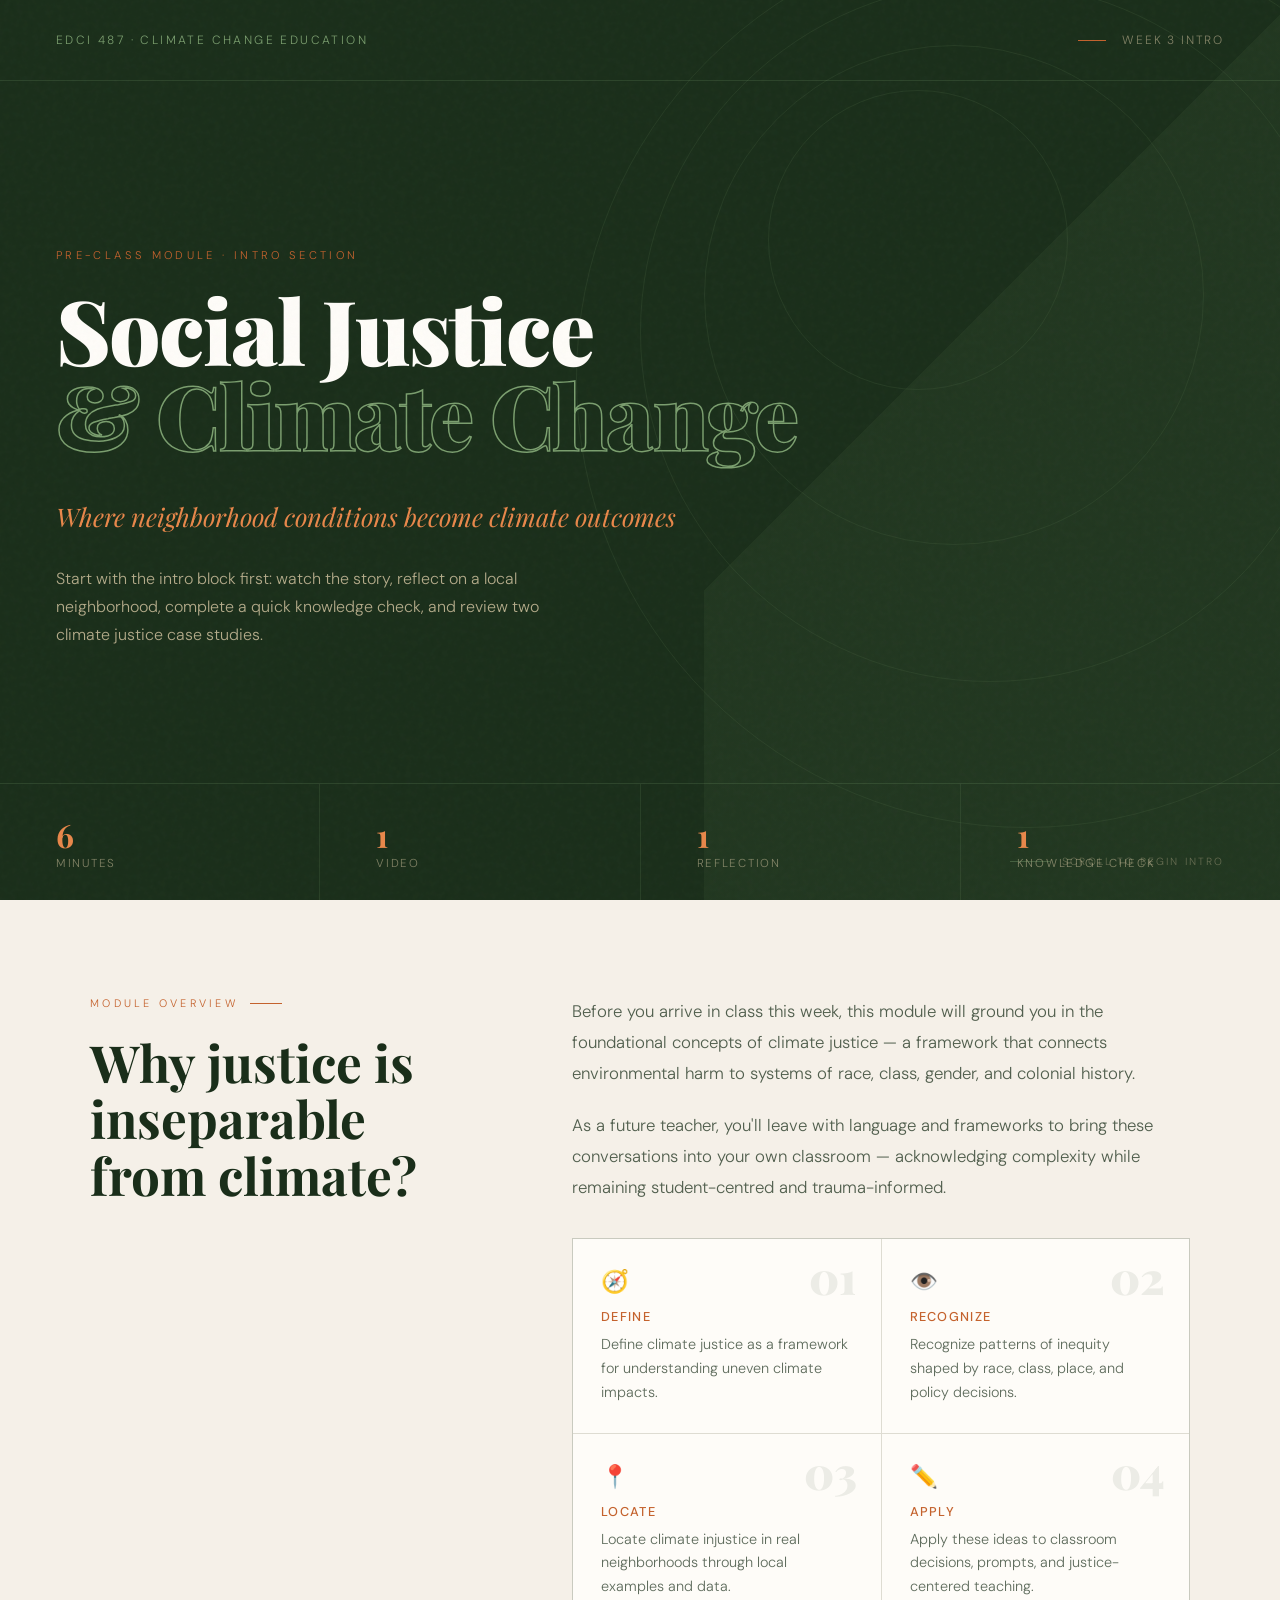
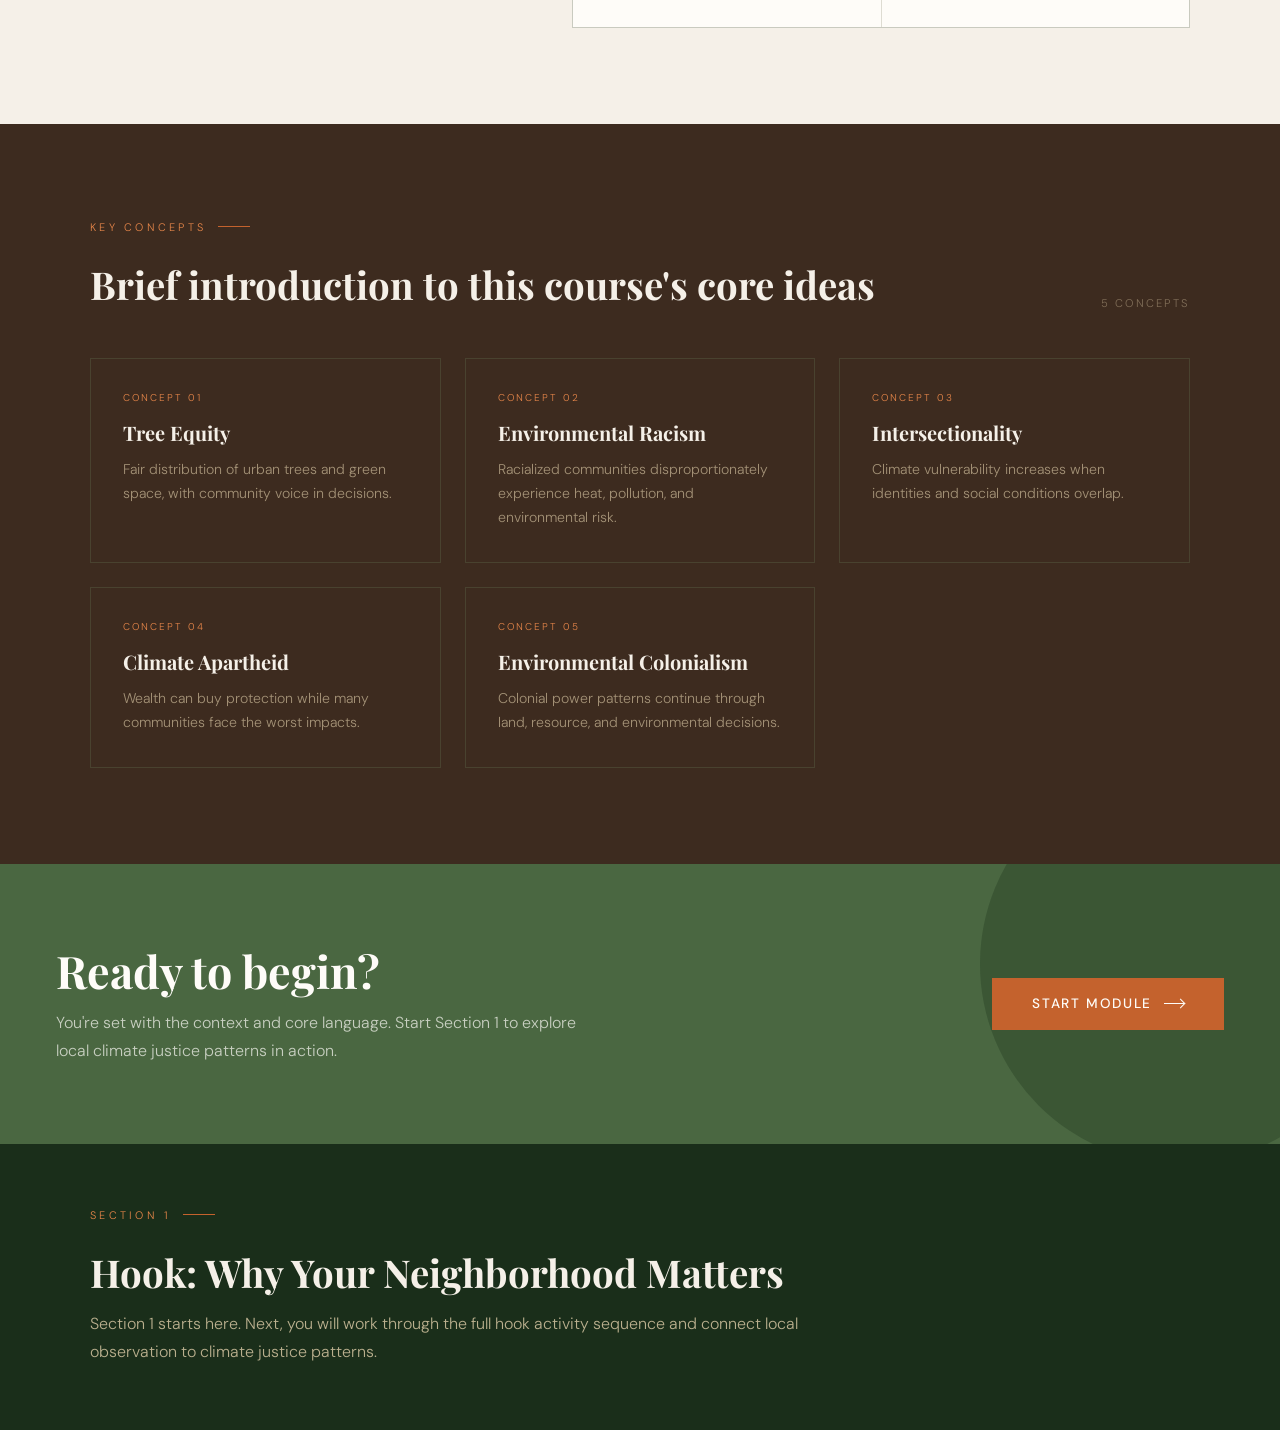
==== index.html @ ee35823c "feat: first commit" ====
<!DOCTYPE html>
<html lang="en">
<head>
  <meta charset="UTF-8" />
  <meta name="viewport" content="width=device-width, initial-scale=1.0" />
  <title>Week 3 Intro: Climate Justice — EDCI 487</title>
  <link href="https://fonts.googleapis.com/css2?family=Playfair+Display:ital,wght@0,400;0,700;0,900;1,400;1,700&family=DM+Sans:wght@300;400;500;700&display=swap" rel="stylesheet" />
  <link rel="stylesheet" href="styles.css" />
</head>
<body>

<section class="hero">
  <div class="hero-bg">
    <div class="ring"></div>
    <div class="ring"></div>
    <div class="ring"></div>
    <div class="ring"></div>
  </div>
  <div class="hero-slash"></div>

  <nav>
    <div class="nav-course">EDCI 487 · Climate Change Education</div>
    <div class="nav-week"><span></span> Week 3 Intro</div>
  </nav>

  <div class="hero-content">
    <div class="week-label">Pre-Class Module · Intro Section</div>
    <h1 class="hero-title">
      <span class="line-1">Social Justice</span>
      <span class="line-2">& Climate Change</span>
    </h1>
    <p class="hero-subtitle">Where neighborhood conditions become climate outcomes</p>
    <p class="hero-desc">
      Start with the intro block first: watch the story, reflect on a local neighborhood,
      complete a quick knowledge check, and review two climate justice case studies.
    </p>
  </div>

  <div class="hero-stats">
    <div class="stat">
      <div class="stat-number">6</div>
      <div class="stat-label">Minutes</div>
    </div>
    <div class="stat">
      <div class="stat-number">1</div>
      <div class="stat-label">Video</div>
    </div>
    <div class="stat">
      <div class="stat-number">1</div>
      <div class="stat-label">Reflection</div>
    </div>
    <div class="stat">
      <div class="stat-number">1</div>
      <div class="stat-label">Knowledge Check</div>
    </div>
  </div>

  <div class="scroll-hint">
    <div class="scroll-line"></div>
    Scroll to begin intro
  </div>
</section>

<section class="overview" id="intro">
  <div class="overview-inner">
    <div class="overview-left">
      <div class="section-label">Module Overview</div>
      <h2 class="overview-heading">Why justice is inseparable from climate?</h2>
    </div>
    <div class="overview-right">
      <p class="overview-body">
        Before you arrive in class this week, this module will ground you in the foundational concepts
        of climate justice — a framework that connects environmental harm to systems of race, class,
        gender, and colonial history.
      </p>
      <p class="overview-body">
        As a future teacher, you'll leave with language and frameworks to bring these conversations into
        your own classroom — acknowledging complexity while remaining student-centred and trauma-informed.
      </p>

      <div class="outcomes-grid">
        <article class="outcome-card">
          <div class="outcome-number">01</div>
          <div class="outcome-icon">🧭</div>
          <div class="outcome-title">Define</div>
          <div class="outcome-body">Define climate justice as a framework for understanding uneven climate impacts.</div>
        </article>
        <article class="outcome-card">
          <div class="outcome-number">02</div>
          <div class="outcome-icon">👁️</div>
          <div class="outcome-title">Recognize</div>
          <div class="outcome-body">Recognize patterns of inequity shaped by race, class, place, and policy decisions.</div>
        </article>
        <article class="outcome-card">
          <div class="outcome-number">03</div>
          <div class="outcome-icon">📍</div>
          <div class="outcome-title">Locate</div>
          <div class="outcome-body">Locate climate injustice in real neighborhoods through local examples and data.</div>
        </article>
        <article class="outcome-card">
          <div class="outcome-number">04</div>
          <div class="outcome-icon">✏️</div>
          <div class="outcome-title">Apply</div>
          <div class="outcome-body">Apply these ideas to classroom decisions, prompts, and justice-centered teaching.</div>
        </article>
      </div>
    </div>
  </div>
</section>

<section class="concepts">
  <div class="concepts-inner">
    <div class="concepts-header">
      <div>
        <div class="section-label" style="color: var(--ember);">Key Concepts</div>
        <h2 class="concepts-heading">Brief introduction to this course's core ideas</h2>
      </div>
      <div class="concepts-count">5 concepts</div>
    </div>
    <div class="concepts-list">
      <article class="concept-item">
        <div class="concept-tag">Concept 01</div>
        <div class="concept-name">Tree Equity</div>
        <div class="concept-def">Fair distribution of urban trees and green space, with community voice in decisions.</div>
      </article>
      <article class="concept-item">
        <div class="concept-tag">Concept 02</div>
        <div class="concept-name">Environmental Racism</div>
        <div class="concept-def">Racialized communities disproportionately experience heat, pollution, and environmental risk.</div>
      </article>
      <article class="concept-item">
        <div class="concept-tag">Concept 03</div>
        <div class="concept-name">Intersectionality</div>
        <div class="concept-def">Climate vulnerability increases when identities and social conditions overlap.</div>
      </article>
      <article class="concept-item">
        <div class="concept-tag">Concept 04</div>
        <div class="concept-name">Climate Apartheid</div>
        <div class="concept-def">Wealth can buy protection while many communities face the worst impacts.</div>
      </article>
      <article class="concept-item">
        <div class="concept-tag">Concept 05</div>
        <div class="concept-name">Environmental Colonialism</div>
        <div class="concept-def">Colonial power patterns continue through land, resource, and environmental decisions.</div>
      </article>
    </div>
  </div>
</section>

<section class="begin-section">
  <div class="begin-text">
    <h2 class="begin-heading">Ready to begin?</h2>
    <p class="begin-sub">
      You're set with the context and core language. Start Section 1 to explore local climate justice patterns in action.
    </p>
  </div>
  <div class="begin-action">
    <a class="btn-begin" href="#section1">
      Start Module <span class="arrow"></span>
    </a>
  </div>
</section>

<section class="section-one" id="section1">
  <div class="section-one-inner">
    <div class="section-label" style="color: var(--ember);">Section 1</div>
    <h2>Hook: Why Your Neighborhood Matters</h2>
    <p>
      Section 1 starts here. Next, you will work through the full hook activity sequence and connect
      local observation to climate justice patterns.
    </p>
  </div>
</section>

<script src="script.js"></script>
</body>
</html>
---- styles.css ----
:root {
  --forest: #1a2e1a;
  --earth: #3d2b1f;
  --moss: #4a6741;
  --sage: #7a9e6e;
  --clay: #c4622d;
  --sand: #e8d5b0;
  --cream: #f5f0e8;
  --ember: #e8874a;
  --white: #fefcf8;
}

*, *::before, *::after { box-sizing: border-box; margin: 0; padding: 0; }
html { scroll-behavior: smooth; }

body {
  background: var(--forest);
  color: var(--cream);
  font-family: 'DM Sans', sans-serif;
  font-weight: 300;
  overflow-x: hidden;
  min-height: 100vh;
}

body::before {
  content: '';
  position: fixed;
  inset: 0;
  background-image: url("data:image/svg+xml,%3Csvg viewBox='0 0 200 200' xmlns='http://www.w3.org/2000/svg'%3E%3Cfilter id='noise'%3E%3CfeTurbulence type='fractalNoise' baseFrequency='0.75' numOctaves='4' stitchTiles='stitch'/%3E%3C/filter%3E%3Crect width='100%25' height='100%25' filter='url(%23noise)' opacity='0.04'/%3E%3C/svg%3E");
  pointer-events: none;
  z-index: 100;
  opacity: 0.6;
}

.hero {
  min-height: 100vh;
  display: grid;
  grid-template-rows: auto 1fr auto;
  position: relative;
  overflow: hidden;
}

.hero-bg {
  position: absolute;
  inset: 0;
  overflow: hidden;
}

.ring {
  position: absolute;
  border-radius: 50%;
  border: 1px solid rgba(122,158,110,0.12);
  animation: expandRing 8s ease-out infinite;
}

.ring:nth-child(1) { width: 300px; height: 300px; top: 10%; left: 60%; animation-delay: 0s; }
.ring:nth-child(2) { width: 500px; height: 500px; top: 5%; left: 55%; animation-delay: 1.5s; }
.ring:nth-child(3) { width: 700px; height: 700px; top: -2%; left: 50%; animation-delay: 3s; }
.ring:nth-child(4) { width: 900px; height: 900px; top: -8%; left: 45%; animation-delay: 4.5s; }

@keyframes expandRing {
  0% { opacity: 0; transform: scale(0.8); }
  20% { opacity: 1; }
  100% { opacity: 0; transform: scale(1.2); }
}

.hero-slash {
  position: absolute;
  top: 0;
  right: 0;
  width: 45%;
  height: 100%;
  background: linear-gradient(135deg, transparent 40%, rgba(74,103,65,0.15) 40%);
  pointer-events: none;
}

nav {
  position: relative;
  z-index: 10;
  display: flex;
  justify-content: space-between;
  align-items: center;
  padding: 2rem 3.5rem;
  border-bottom: 1px solid rgba(122,158,110,0.2);
  animation: fadeDown 0.8s ease both;
}

@keyframes fadeDown {
  from { opacity: 0; transform: translateY(-16px); }
  to { opacity: 1; transform: translateY(0); }
}

.nav-course {
  font-size: 0.75rem;
  letter-spacing: 0.2em;
  text-transform: uppercase;
  color: var(--sage);
}

.nav-week {
  display: flex;
  align-items: center;
  gap: 1rem;
  font-size: 0.75rem;
  letter-spacing: 0.15em;
  text-transform: uppercase;
  color: rgba(232,213,176,0.5);
}

.nav-week span {
  display: inline-block;
  width: 28px;
  height: 1px;
  background: var(--clay);
}

.hero-content {
  position: relative;
  z-index: 10;
  display: flex;
  flex-direction: column;
  justify-content: center;
  padding: 4rem 3.5rem 2rem;
  max-width: 900px;
}

.week-label {
  font-size: 0.7rem;
  letter-spacing: 0.3em;
  text-transform: uppercase;
  color: var(--clay);
  margin-bottom: 1.5rem;
  opacity: 0;
  animation: fadeUp 0.8s ease 0.3s both;
}

.hero-title {
  font-family: 'Playfair Display', serif;
  font-size: clamp(3rem, 7vw, 6.2rem);
  font-weight: 900;
  line-height: 0.95;
  letter-spacing: -0.02em;
  margin-bottom: 0.3em;
  opacity: 0;
  animation: fadeUp 0.9s ease 0.5s both;
}

.hero-title .line-1 { color: var(--white); display: block; }
.hero-title .line-2 {
  color: transparent;
  -webkit-text-stroke: 1.5px var(--sage);
  display: block;
}

.hero-subtitle {
  font-family: 'Playfair Display', serif;
  font-style: italic;
  font-size: clamp(1.1rem, 2.5vw, 1.6rem);
  color: var(--ember);
  margin-top: 1rem;
  opacity: 0;
  animation: fadeUp 0.9s ease 0.7s both;
}

.hero-desc {
  margin-top: 2rem;
  max-width: 520px;
  font-size: 1rem;
  line-height: 1.75;
  color: rgba(232,213,176,0.75);
  opacity: 0;
  animation: fadeUp 0.9s ease 0.9s both;
}

@keyframes fadeUp {
  from { opacity: 0; transform: translateY(24px); }
  to { opacity: 1; transform: translateY(0); }
}

.hero-stats {
  position: relative;
  z-index: 10;
  display: flex;
  border-top: 1px solid rgba(122,158,110,0.2);
  opacity: 0;
  animation: fadeUp 0.9s ease 1.1s both;
}

.stat {
  flex: 1;
  padding: 1.8rem 3.5rem;
  border-right: 1px solid rgba(122,158,110,0.15);
}

.stat:last-child { border-right: none; }

.stat-number {
  font-family: 'Playfair Display', serif;
  font-size: 2rem;
  font-weight: 700;
  color: var(--ember);
}

.stat-label {
  font-size: 0.72rem;
  letter-spacing: 0.15em;
  text-transform: uppercase;
  color: rgba(232,213,176,0.5);
}

.scroll-hint {
  position: absolute;
  bottom: 2rem;
  right: 3.5rem;
  z-index: 10;
  display: flex;
  align-items: center;
  gap: 0.75rem;
  font-size: 0.65rem;
  letter-spacing: 0.2em;
  text-transform: uppercase;
  color: rgba(232,213,176,0.35);
  opacity: 0;
  animation: fadeUp 1s ease 1.4s both;
}

.scroll-line {
  width: 40px;
  height: 1px;
  background: rgba(122,158,110,0.4);
  position: relative;
  overflow: hidden;
}

.scroll-line::after {
  content: '';
  position: absolute;
  top: 0;
  left: -100%;
  width: 100%;
  height: 100%;
  background: var(--sage);
  animation: scrollMove 2s ease-in-out infinite;
}

@keyframes scrollMove {
  0% { left: -100%; }
  100% { left: 100%; }
}

.overview {
  background: var(--cream);
  color: var(--forest);
  padding: 6rem 3.5rem;
}

.overview-inner {
  max-width: 1100px;
  margin: 0 auto;
  display: grid;
  grid-template-columns: 1fr 1.6fr;
  gap: 6rem;
  align-items: start;
}

.section-label {
  font-size: 0.68rem;
  letter-spacing: 0.3em;
  text-transform: uppercase;
  color: var(--clay);
  margin-bottom: 1.5rem;
  display: flex;
  align-items: center;
  gap: 0.75rem;
}

.section-label::after {
  content: '';
  display: block;
  height: 1px;
  width: 32px;
  background: var(--clay);
}

.overview-heading {
  font-family: 'Playfair Display', serif;
  font-size: clamp(2.2rem, 4vw, 3.4rem);
  font-weight: 700;
  line-height: 1.1;
  margin-bottom: 1.2rem;
}

.overview-body {
  font-size: 1.05rem;
  line-height: 1.85;
  color: rgba(26,46,26,0.75);
  margin-bottom: 1.3rem;
}

.outcomes-grid {
  display: grid;
  grid-template-columns: 1fr 1fr;
  gap: 1px;
  background: rgba(26,46,26,0.1);
  border: 1px solid rgba(26,46,26,0.1);
  margin-top: 2.2rem;
}

.outcome-card {
  background: var(--white);
  padding: 1.75rem;
  position: relative;
  transition: background 0.25s ease;
}

.outcome-card:hover { background: var(--sand); }

.outcome-number {
  font-family: 'Playfair Display', serif;
  font-size: 2.8rem;
  font-weight: 900;
  color: rgba(26,46,26,0.08);
  position: absolute;
  top: 1rem;
  right: 1.5rem;
  line-height: 1;
}

.outcome-icon {
  font-size: 1.4rem;
  margin-bottom: 0.75rem;
}

.outcome-title {
  font-size: 0.8rem;
  letter-spacing: 0.1em;
  text-transform: uppercase;
  font-weight: 500;
  color: var(--clay);
  margin-bottom: 0.5rem;
}

.outcome-body {
  font-size: 0.9rem;
  line-height: 1.65;
  color: rgba(26,46,26,0.7);
}

.concepts {
  background: var(--earth);
  padding: 6rem 3.5rem;
}

.concepts-inner {
  max-width: 1100px;
  margin: 0 auto;
}

.concepts-header {
  display: flex;
  justify-content: space-between;
  align-items: flex-end;
  margin-bottom: 3rem;
}

.concepts-heading {
  font-family: 'Playfair Display', serif;
  font-size: clamp(1.8rem, 3vw, 2.5rem);
  font-weight: 700;
  color: var(--cream);
}

.concepts-count {
  font-size: 0.7rem;
  letter-spacing: 0.2em;
  text-transform: uppercase;
  color: rgba(232,213,176,0.4);
}

.concepts-list {
  display: grid;
  grid-template-columns: repeat(3, 1fr);
  gap: 1.5rem;
}

.concept-item {
  padding: 2rem;
  border: 1px solid rgba(122,158,110,0.2);
  position: relative;
  overflow: hidden;
  transition: border-color 0.3s ease, transform 0.3s ease;
}

.concept-item::before {
  content: '';
  position: absolute;
  inset: 0;
  background: linear-gradient(135deg, rgba(74,103,65,0.12), transparent);
  opacity: 0;
  transition: opacity 0.3s ease;
}

.concept-item:hover {
  border-color: var(--sage);
  transform: translateY(-3px);
}

.concept-item:hover::before { opacity: 1; }

.concept-tag {
  font-size: 0.62rem;
  letter-spacing: 0.2em;
  text-transform: uppercase;
  color: var(--ember);
  margin-bottom: 1rem;
}

.concept-name {
  font-family: 'Playfair Display', serif;
  font-size: 1.25rem;
  font-weight: 700;
  color: var(--cream);
  margin-bottom: 0.75rem;
  line-height: 1.3;
}

.concept-def {
  font-size: 0.88rem;
  line-height: 1.7;
  color: rgba(232,213,176,0.6);
}

.begin-section {
  background: var(--moss);
  padding: 5rem 3.5rem;
  display: flex;
  align-items: center;
  justify-content: space-between;
  gap: 3rem;
  position: relative;
  overflow: hidden;
}

.begin-section::after {
  content: '';
  position: absolute;
  right: -100px;
  top: -100px;
  width: 400px;
  height: 400px;
  border-radius: 50%;
  background: rgba(26,46,26,0.3);
  pointer-events: none;
}

.begin-heading {
  font-family: 'Playfair Display', serif;
  font-size: clamp(1.8rem, 3.5vw, 2.8rem);
  font-weight: 700;
  color: var(--white);
  margin-bottom: 0.75rem;
  line-height: 1.2;
}

.begin-sub {
  font-size: 1rem;
  color: rgba(254,252,248,0.7);
  max-width: 520px;
  line-height: 1.7;
}

.begin-action {
  display: flex;
  flex-direction: column;
  align-items: flex-end;
  gap: 1rem;
  flex-shrink: 0;
  position: relative;
  z-index: 1;
}

.btn-begin {
  display: inline-flex;
  align-items: center;
  gap: 0.75rem;
  background: var(--clay);
  color: var(--white);
  text-decoration: none;
  padding: 1.1rem 2.5rem;
  font-size: 0.85rem;
  letter-spacing: 0.12em;
  text-transform: uppercase;
  font-weight: 500;
  transition: background 0.25s ease, transform 0.25s ease;
}

.btn-begin:hover {
  background: var(--ember);
  transform: translateX(4px);
}

.btn-begin .arrow {
  width: 20px;
  height: 1px;
  background: currentColor;
  position: relative;
  transition: width 0.25s ease;
}

.btn-begin:hover .arrow { width: 28px; }

.btn-begin .arrow::after {
  content: '';
  position: absolute;
  right: 0;
  top: -3px;
  width: 7px;
  height: 7px;
  border-right: 1px solid currentColor;
  border-top: 1px solid currentColor;
  transform: rotate(45deg);
}

.section-one {
  background: var(--forest);
  color: var(--cream);
  padding: 4rem 3.5rem;
}

.section-one-inner {
  max-width: 1100px;
  margin: 0 auto;
}

.section-one h2 {
  font-family: 'Playfair Display', serif;
  font-size: clamp(1.8rem, 3vw, 2.6rem);
  margin-bottom: 0.8rem;
}

.section-one p {
  max-width: 760px;
  line-height: 1.75;
  color: rgba(232,213,176,0.78);
}

@media (max-width: 900px) {
  nav, .hero-content, .overview, .concepts, .begin-section, .section-one {
    padding-left: 1.5rem;
    padding-right: 1.5rem;
  }

  .hero-stats { flex-wrap: wrap; }
  .stat { flex: 1 1 50%; padding: 1.4rem 1.5rem; }
  .overview-inner { grid-template-columns: 1fr; gap: 2.5rem; }
  .outcomes-grid { grid-template-columns: 1fr; }
  .concepts-list { grid-template-columns: 1fr; }
  .concepts-header { flex-direction: column; align-items: flex-start; gap: 0.5rem; }
  .begin-section { flex-direction: column; align-items: flex-start; }
  .begin-action { align-items: flex-start; }
  .scroll-hint { right: 1.5rem; }
}
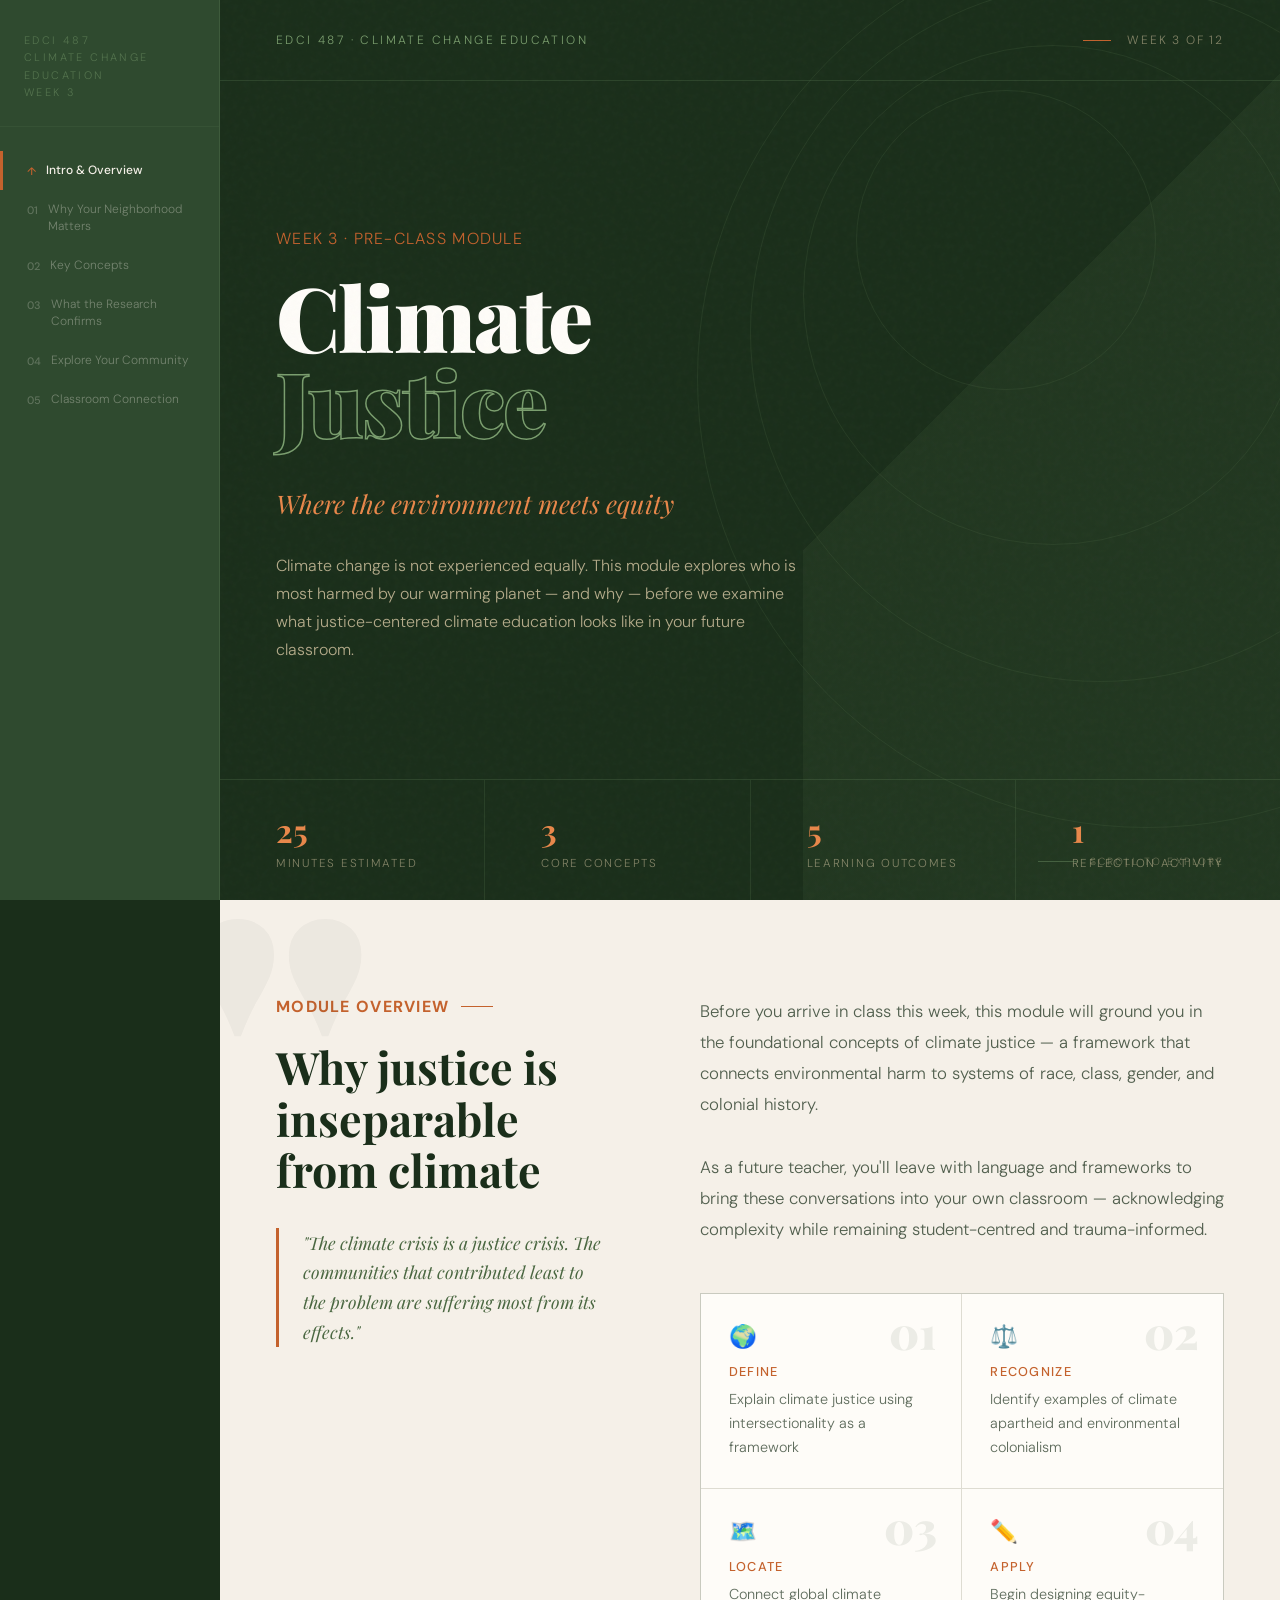
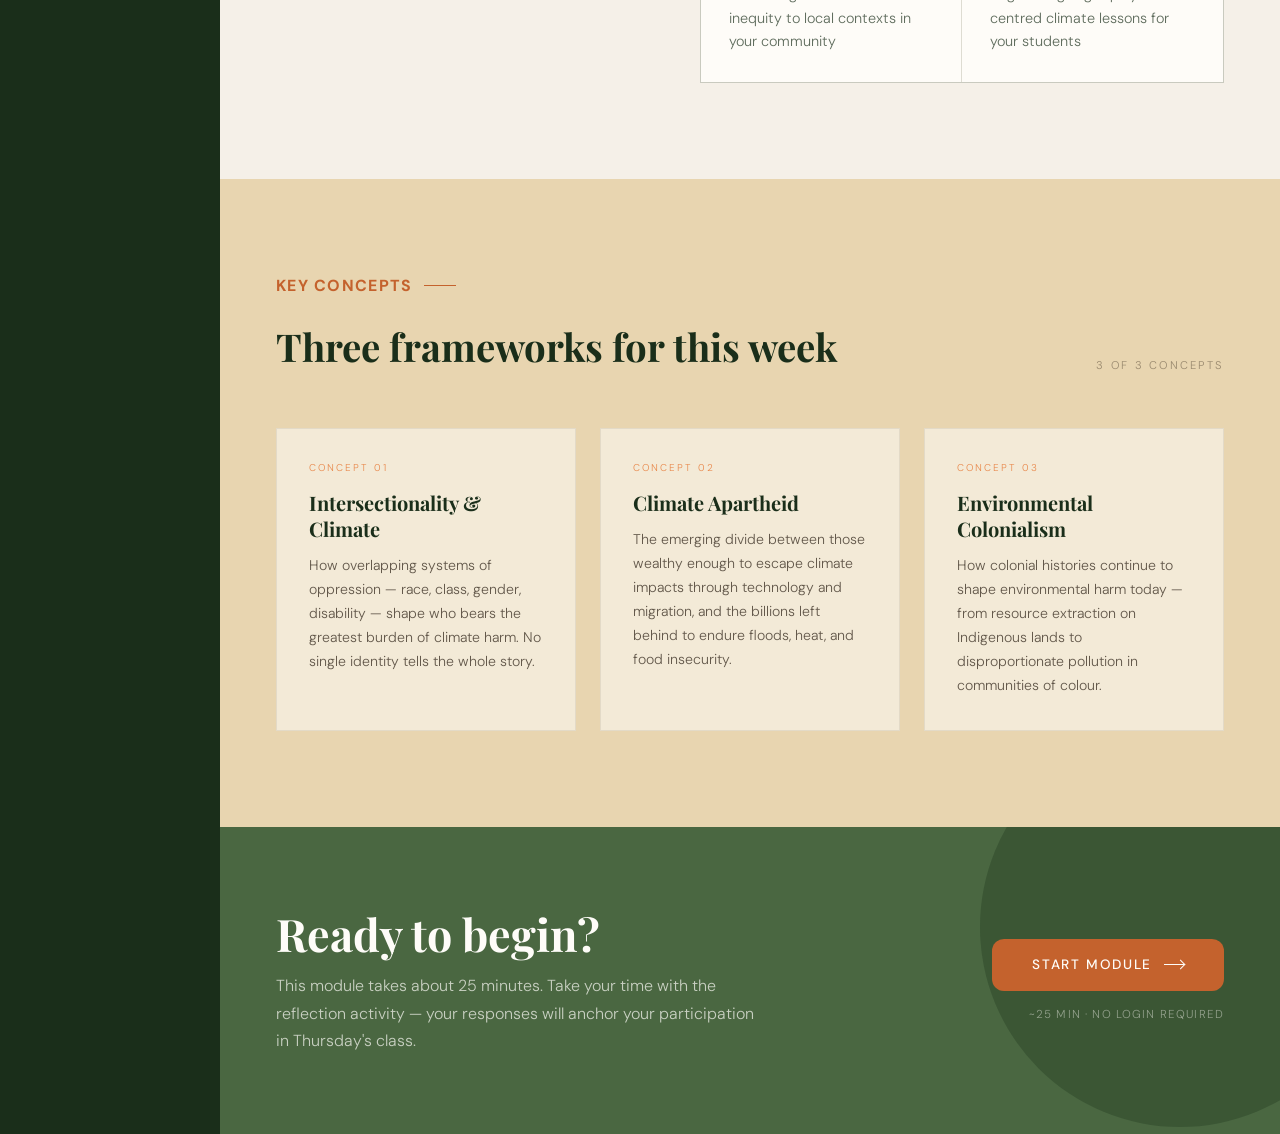
==== commit 501772ee: "Add Week 3 module" ====
--- a/index.html
+++ b/index.html
@@ -3,12 +3,714 @@
 <head>
   <meta charset="UTF-8" />
   <meta name="viewport" content="width=device-width, initial-scale=1.0" />
-  <title>Week 3 Intro: Climate Justice — EDCI 487</title>
-  <link href="https://fonts.googleapis.com/css2?family=Playfair+Display:ital,wght@0,400;0,700;0,900;1,400;1,700&family=DM+Sans:wght@300;400;500;700&display=swap" rel="stylesheet" />
-  <link rel="stylesheet" href="styles.css" />
+  <title>Week 3: Climate Justice — EDCI 487</title>
+  <link href="https://fonts.googleapis.com/css2?family=Playfair+Display:ital,wght@0,400;0,700;0,900;1,400;1,700&family=DM+Sans:wght@300;400;500&display=swap" rel="stylesheet" />
+  <style>
+    :root {
+      --forest:   #1a2e1a;
+      --earth:    #3d2b1f;
+      --moss:     #4a6741;
+      --sage:     #7a9e6e;
+      --clay:     #c4622d;
+      --sand:     #e8d5b0;
+      --cream:    #f5f0e8;
+      --ember:    #e8874a;
+      --white:    #fefcf8;
+    }
+
+    *, *::before, *::after { box-sizing: border-box; margin: 0; padding: 0; }
+
+    html { scroll-behavior: smooth; }
+
+    body {
+      background: var(--forest);
+      color: var(--cream);
+      font-family: 'DM Sans', sans-serif;
+      font-weight: 300;
+      overflow-x: hidden;
+      min-height: 100vh;
+    }
+
+    .sidebar {
+      position: fixed;
+      top: 0;
+      left: 0;
+      width: 220px;
+      height: 100vh;
+      background: #2f4a2f;
+      border-right: 1px solid rgba(122, 158, 110, 0.2);
+      z-index: 100;
+      display: flex;
+      flex-direction: column;
+      padding: 2rem 0;
+      overflow-y: auto;
+    }
+
+    .sidebar-logo {
+      font-size: 0.68rem;
+      letter-spacing: 0.22em;
+      text-transform: uppercase;
+      color: rgba(122, 158, 110, 0.5);
+      padding: 0 1.5rem 1.5rem;
+      border-bottom: 1px solid rgba(122, 158, 110, 0.1);
+      margin-bottom: 1.5rem;
+      line-height: 1.6;
+    }
+
+    .sidebar-nav {
+      display: flex;
+      flex-direction: column;
+      justify-content: flex-start;
+      align-items: stretch;
+      gap: 0;
+      padding: 0;
+      border-bottom: 0;
+      animation: none;
+    }
+
+    .nav-item {
+      display: flex;
+      align-items: flex-start;
+      gap: 0.6rem;
+      padding: 0.7rem 1.5rem;
+      border-left: 3px solid transparent;
+      text-decoration: none;
+      transition: background 0.2s ease, color 0.2s ease;
+      cursor: pointer;
+    }
+
+    .nav-item:hover { background: rgba(245,240,232,0.04); }
+
+    .nav-item.active {
+      border-left-color: var(--clay);
+    }
+
+    .nav-num {
+      font-size: 0.68rem;
+      font-weight: 500;
+      color: rgba(245,240,232,0.25);
+      flex-shrink: 0;
+      margin-top: 2px;
+    }
+
+    .nav-item.active .nav-num { color: var(--clay); }
+
+    .nav-label {
+      font-size: 0.75rem;
+      font-weight: 300;
+      line-height: 1.4;
+      color: rgba(245,240,232,0.35);
+    }
+
+    .nav-item.active .nav-label {
+      color: var(--cream);
+      font-weight: 500;
+    }
+
+    .page-layout {
+      margin-left: 220px;
+    }
+
+    /* ── GRAIN OVERLAY ── */
+    body::before {
+      content: '';
+      position: fixed;
+      inset: 0;
+      background-image: url("data:image/svg+xml,%3Csvg viewBox='0 0 200 200' xmlns='http://www.w3.org/2000/svg'%3E%3Cfilter id='noise'%3E%3CfeTurbulence type='fractalNoise' baseFrequency='0.75' numOctaves='4' stitchTiles='stitch'/%3E%3C/filter%3E%3Crect width='100%25' height='100%25' filter='url(%23noise)' opacity='0.04'/%3E%3C/svg%3E");
+      pointer-events: none;
+      z-index: 100;
+      opacity: 0.6;
+    }
+
+    /* ── HERO ── */
+    .hero {
+      min-height: 100vh;
+      display: grid;
+      grid-template-rows: auto 1fr auto;
+      padding: 0;
+      position: relative;
+      overflow: hidden;
+    }
+
+    /* animated background rings */
+    .hero-bg {
+      position: absolute;
+      inset: 0;
+      overflow: hidden;
+    }
+    .ring {
+      position: absolute;
+      border-radius: 50%;
+      border: 1px solid rgba(122,158,110,0.12);
+      animation: expandRing 8s ease-out infinite;
+    }
+    .ring:nth-child(1) { width: 300px; height: 300px; top: 10%; left: 60%; animation-delay: 0s; }
+    .ring:nth-child(2) { width: 500px; height: 500px; top: 5%;  left: 55%; animation-delay: 1.5s; }
+    .ring:nth-child(3) { width: 700px; height: 700px; top: -2%; left: 50%; animation-delay: 3s; }
+    .ring:nth-child(4) { width: 900px; height: 900px; top: -8%; left: 45%; animation-delay: 4.5s; }
+
+    @keyframes expandRing {
+      0%   { opacity: 0; transform: scale(0.8); }
+      20%  { opacity: 1; }
+      100% { opacity: 0; transform: scale(1.2); }
+    }
+
+    /* diagonal slash accent */
+    .hero-slash {
+      position: absolute;
+      top: 0; right: 0;
+      width: 45%;
+      height: 100%;
+      background: linear-gradient(135deg, transparent 40%, rgba(74,103,65,0.15) 40%);
+      pointer-events: none;
+    }
+
+    /* ── NAV ── */
+    nav {
+      position: relative;
+      z-index: 10;
+      display: flex;
+      justify-content: space-between;
+      align-items: center;
+      padding: 2rem 3.5rem;
+      border-bottom: 1px solid rgba(122,158,110,0.2);
+      animation: fadeDown 0.8s ease both;
+    }
+
+    @keyframes fadeDown {
+      from { opacity: 0; transform: translateY(-16px); }
+      to   { opacity: 1; transform: translateY(0); }
+    }
+
+    .nav-course {
+      font-size: 0.75rem;
+      letter-spacing: 0.2em;
+      text-transform: uppercase;
+      color: var(--sage);
+    }
+
+    .nav-week {
+      display: flex;
+      align-items: center;
+      gap: 1rem;
+      font-size: 0.75rem;
+      letter-spacing: 0.15em;
+      text-transform: uppercase;
+      color: rgba(232,213,176,0.5);
+    }
+
+    .nav-week span {
+      display: inline-block;
+      width: 28px;
+      height: 1px;
+      background: var(--clay);
+    }
+
+    /* ── HERO CONTENT ── */
+    .hero-content {
+      position: relative;
+      z-index: 10;
+      display: flex;
+      flex-direction: column;
+      justify-content: center;
+      padding: 4rem 3.5rem 2rem;
+      max-width: 900px;
+    }
+
+    .week-label {
+      font-size: 1rem;
+      letter-spacing: 0.08em;
+      text-transform: uppercase;
+      color: var(--clay);
+      margin-bottom: 1.5rem;
+      opacity: 0;
+      animation: fadeUp 0.8s ease 0.3s both;
+    }
+
+    .hero-title {
+      font-family: 'Playfair Display', serif;
+      font-size: clamp(3rem, 7vw, 6.5rem);
+      font-weight: 900;
+      line-height: 0.95;
+      letter-spacing: -0.02em;
+      margin-bottom: 0.3em;
+      opacity: 0;
+      animation: fadeUp 0.9s ease 0.5s both;
+    }
+
+    .hero-title .line-1 { color: var(--white); display: block; }
+    .hero-title .line-2 {
+      color: transparent;
+      -webkit-text-stroke: 1.5px var(--sage);
+      display: block;
+    }
+
+    .hero-subtitle {
+      font-family: 'Playfair Display', serif;
+      font-style: italic;
+      font-size: clamp(1.1rem, 2.5vw, 1.6rem);
+      color: var(--ember);
+      margin-top: 1rem;
+      opacity: 0;
+      animation: fadeUp 0.9s ease 0.7s both;
+    }
+
+    .hero-desc {
+      margin-top: 2rem;
+      max-width: 520px;
+      font-size: 1rem;
+      line-height: 1.75;
+      color: rgba(232,213,176,0.75);
+      opacity: 0;
+      animation: fadeUp 0.9s ease 0.9s both;
+    }
+
+    @keyframes fadeUp {
+      from { opacity: 0; transform: translateY(24px); }
+      to   { opacity: 1; transform: translateY(0); }
+    }
+
+    /* ── STATS ROW ── */
+    .hero-stats {
+      position: relative;
+      z-index: 10;
+      display: flex;
+      gap: 0;
+      border-top: 1px solid rgba(122,158,110,0.2);
+      opacity: 0;
+      animation: fadeUp 0.9s ease 1.1s both;
+    }
+
+    .stat {
+      flex: 1;
+      padding: 1.8rem 3.5rem;
+      border-right: 1px solid rgba(122,158,110,0.15);
+      display: flex;
+      flex-direction: column;
+      gap: 0.3rem;
+    }
+    .stat:last-child { border-right: none; }
+
+    .stat-number {
+      font-family: 'Playfair Display', serif;
+      font-size: 2rem;
+      font-weight: 700;
+      color: var(--ember);
+    }
+
+    .stat-label {
+      font-size: 0.72rem;
+      letter-spacing: 0.15em;
+      text-transform: uppercase;
+      color: rgba(232,213,176,0.5);
+    }
+
+    /* ── SCROLL INDICATOR ── */
+    .scroll-hint {
+      position: absolute;
+      bottom: 2rem;
+      right: 3.5rem;
+      z-index: 10;
+      display: flex;
+      align-items: center;
+      gap: 0.75rem;
+      font-size: 0.65rem;
+      letter-spacing: 0.2em;
+      text-transform: uppercase;
+      color: rgba(232,213,176,0.35);
+      opacity: 0;
+      animation: fadeUp 1s ease 1.4s both;
+    }
+
+    .scroll-line {
+      width: 40px;
+      height: 1px;
+      background: rgba(122,158,110,0.4);
+      position: relative;
+      overflow: hidden;
+    }
+    .scroll-line::after {
+      content: '';
+      position: absolute;
+      top: 0; left: -100%;
+      width: 100%; height: 100%;
+      background: var(--sage);
+      animation: scrollMove 2s ease-in-out infinite;
+    }
+    @keyframes scrollMove {
+      0%   { left: -100%; }
+      100% { left: 100%; }
+    }
+
+    /* ── OVERVIEW SECTION ── */
+    .overview {
+      background: var(--cream);
+      color: var(--forest);
+      padding: 6rem 3.5rem;
+      position: relative;
+      overflow: hidden;
+    }
+
+    .overview::before {
+      content: '"';
+      font-family: 'Playfair Display', serif;
+      font-size: 28rem;
+      color: rgba(26,46,26,0.04);
+      position: absolute;
+      top: -4rem;
+      left: -2rem;
+      line-height: 1;
+      pointer-events: none;
+      font-weight: 900;
+    }
+
+    .overview-inner {
+      max-width: 1100px;
+      margin: 0 auto;
+      display: grid;
+      grid-template-columns: 1fr 1.6fr;
+      gap: 6rem;
+      align-items: start;
+    }
+
+    .overview-left {}
+
+    .section-label {
+      font-size: 1rem;
+      letter-spacing: 0.08em;
+      text-transform: uppercase;
+      color: var(--clay);
+      font-weight: 700;
+      margin-bottom: 1.5rem;
+      display: flex;
+      align-items: center;
+      gap: 0.75rem;
+    }
+    .section-label::after {
+      content: '';
+      display: block;
+      height: 1px;
+      width: 32px;
+      background: var(--clay);
+    }
+
+    .overview-heading {
+      font-family: 'Playfair Display', serif;
+      font-size: clamp(2rem, 3.5vw, 3rem);
+      font-weight: 700;
+      line-height: 1.15;
+      color: var(--forest);
+      margin-bottom: 1.5rem;
+    }
+
+    .overview-quote {
+      font-family: 'Playfair Display', serif;
+      font-style: italic;
+      font-size: 1.1rem;
+      line-height: 1.7;
+      color: var(--moss);
+      padding-left: 1.5rem;
+      border-left: 3px solid var(--clay);
+      margin-top: 2rem;
+    }
+
+    .overview-right {}
+
+    .overview-body {
+      font-size: 1.05rem;
+      line-height: 1.85;
+      color: rgba(26,46,26,0.75);
+      margin-bottom: 2rem;
+    }
+
+    /* ── OUTCOMES CARDS ── */
+    .outcomes-grid {
+      display: grid;
+      grid-template-columns: 1fr 1fr;
+      gap: 1px;
+      background: rgba(26,46,26,0.1);
+      border: 1px solid rgba(26,46,26,0.1);
+      margin-top: 3rem;
+    }
+
+    .outcome-card {
+      background: var(--white);
+      padding: 1.75rem;
+      position: relative;
+      transition: background 0.25s ease;
+    }
+    .outcome-card:hover { background: var(--sand); }
+
+    .outcome-number {
+      font-family: 'Playfair Display', serif;
+      font-size: 2.8rem;
+      font-weight: 900;
+      color: rgba(26,46,26,0.08);
+      position: absolute;
+      top: 1rem; right: 1.5rem;
+      line-height: 1;
+    }
+
+    .outcome-icon {
+      font-size: 1.4rem;
+      margin-bottom: 0.75rem;
+    }
+
+    .outcome-title {
+      font-size: 0.8rem;
+      letter-spacing: 0.1em;
+      text-transform: uppercase;
+      font-weight: 500;
+      color: var(--clay);
+      margin-bottom: 0.5rem;
+    }
+
+    .outcome-body {
+      font-size: 0.9rem;
+      line-height: 1.65;
+      color: rgba(26,46,26,0.7);
+    }
+
+    /* ── KEY CONCEPTS ── */
+    .concepts {
+      background: var(--sand);
+      padding: 6rem 3.5rem;
+    }
+
+    .concepts-inner {
+      max-width: 1100px;
+      margin: 0 auto;
+    }
+
+    .concepts-header {
+      display: flex;
+      justify-content: space-between;
+      align-items: flex-end;
+      margin-bottom: 3.5rem;
+    }
+
+    .concepts-heading {
+      font-family: 'Playfair Display', serif;
+      font-size: clamp(1.8rem, 3vw, 2.5rem);
+      font-weight: 700;
+      color: var(--forest);
+    }
+
+    .concepts-count {
+      font-size: 0.7rem;
+      letter-spacing: 0.2em;
+      text-transform: uppercase;
+      color: rgba(42,31,20,0.42);
+    }
+
+    .concepts-list {
+      display: grid;
+      grid-template-columns: repeat(3, 1fr);
+      gap: 1.5rem;
+    }
+
+    .concept-item {
+      background: rgba(254,252,248,0.55);
+      padding: 2rem;
+      border: 1px solid rgba(42,31,20,0.08);
+      position: relative;
+      cursor: default;
+      transition: border-color 0.3s ease, transform 0.3s ease;
+      overflow: hidden;
+    }
+    .concept-item::before {
+      content: '';
+      position: absolute;
+      inset: 0;
+      background: linear-gradient(135deg, rgba(122,158,110,0.12), transparent);
+      opacity: 0;
+      transition: opacity 0.3s ease;
+    }
+    .concept-item:hover {
+      border-color: var(--sage);
+      transform: translateY(-3px);
+    }
+    .concept-item:hover::before { opacity: 1; }
+
+    .concept-tag {
+      font-size: 0.62rem;
+      letter-spacing: 0.2em;
+      text-transform: uppercase;
+      color: var(--ember);
+      margin-bottom: 1rem;
+    }
+
+    .concept-name {
+      font-family: 'Playfair Display', serif;
+      font-size: 1.25rem;
+      font-weight: 700;
+      color: var(--forest);
+      margin-bottom: 0.75rem;
+      line-height: 1.3;
+    }
+
+    .concept-def {
+      font-size: 0.88rem;
+      line-height: 1.7;
+      color: rgba(42,31,20,0.72);
+    }
+
+    /* ── CTA / BEGIN ── */
+    .begin-section {
+      background: var(--moss);
+      padding: 5rem 3.5rem;
+      display: flex;
+      align-items: center;
+      justify-content: space-between;
+      gap: 3rem;
+      position: relative;
+      overflow: hidden;
+    }
+
+    .begin-section::after {
+      content: '';
+      position: absolute;
+      right: -100px;
+      top: -100px;
+      width: 400px;
+      height: 400px;
+      border-radius: 50%;
+      background: rgba(26,46,26,0.3);
+      pointer-events: none;
+    }
+
+    .begin-text {}
+
+    .begin-heading {
+      font-family: 'Playfair Display', serif;
+      font-size: clamp(1.8rem, 3.5vw, 2.8rem);
+      font-weight: 700;
+      color: var(--white);
+      margin-bottom: 0.75rem;
+      line-height: 1.2;
+    }
+
+    .begin-sub {
+      font-size: 1rem;
+      color: rgba(254,252,248,0.7);
+      max-width: 480px;
+      line-height: 1.7;
+    }
+
+    .begin-action {
+      display: flex;
+      flex-direction: column;
+      align-items: flex-end;
+      gap: 1rem;
+      flex-shrink: 0;
+      position: relative;
+      z-index: 1;
+    }
+
+    .btn-begin {
+      display: inline-flex;
+      align-items: center;
+      gap: 0.75rem;
+      background: var(--clay);
+      color: var(--white);
+      border-radius: 12px;
+      text-decoration: none;
+      padding: 1.1rem 2.5rem;
+      font-size: 0.85rem;
+      letter-spacing: 0.12em;
+      text-transform: uppercase;
+      font-weight: 500;
+      font-family: 'DM Sans', sans-serif;
+      transition: background 0.25s ease, transform 0.25s ease;
+      cursor: pointer;
+      border: none;
+    }
+    .btn-begin:hover {
+      background: var(--ember);
+      transform: translateX(4px);
+    }
+
+    .btn-begin .arrow {
+      width: 20px;
+      height: 1px;
+      background: currentColor;
+      position: relative;
+      transition: width 0.25s ease;
+    }
+    .btn-begin:hover .arrow { width: 28px; }
+    .btn-begin .arrow::after {
+      content: '';
+      position: absolute;
+      right: 0; top: -3px;
+      width: 7px; height: 7px;
+      border-right: 1px solid currentColor;
+      border-top: 1px solid currentColor;
+      transform: rotate(45deg);
+    }
+
+    .time-note {
+      font-size: 0.72rem;
+      letter-spacing: 0.1em;
+      text-transform: uppercase;
+      color: rgba(254,252,248,0.45);
+    }
+
+    /* ── RESPONSIVE ── */
+    @media (max-width: 768px) {
+      .sidebar { display: none; }
+      .page-layout { margin-left: 0; }
+      nav, .hero-content, .overview, .overview-inner,
+      .concepts, .begin-section { padding-left: 1.5rem; padding-right: 1.5rem; }
+
+      .stat { padding: 1.5rem; }
+      .hero-stats { flex-wrap: wrap; }
+      .stat { flex: 1 1 50%; }
+
+      .overview-inner { grid-template-columns: 1fr; gap: 3rem; }
+      .concepts-list { grid-template-columns: 1fr; }
+      .outcomes-grid { grid-template-columns: 1fr; }
+
+      .begin-section { flex-direction: column; align-items: flex-start; }
+      .begin-action { align-items: flex-start; }
+      .concepts-header { flex-direction: column; align-items: flex-start; gap: 0.5rem; }
+    }
+  </style>
 </head>
 <body>
 
+<aside class="sidebar" aria-label="Course outline">
+  <div class="sidebar-logo">EDCI 487<br>Climate Change Education<br>Week 3</div>
+  <nav class="sidebar-nav">
+    <a class="nav-item active" href="week3-intro.html">
+      <span class="nav-num">↑</span>
+      <span class="nav-label">Intro &amp; Overview</span>
+    </a>
+    <a class="nav-item" href="section1.html#section1">
+      <span class="nav-num">01</span>
+      <span class="nav-label">Why Your Neighborhood Matters</span>
+    </a>
+    <a class="nav-item" href="section2.html">
+      <span class="nav-num">02</span>
+      <span class="nav-label">Key Concepts</span>
+    </a>
+    <a class="nav-item" href="section3.html">
+      <span class="nav-num">03</span>
+      <span class="nav-label">What the Research Confirms</span>
+    </a>
+    <a class="nav-item" href="section4.html">
+      <span class="nav-num">04</span>
+      <span class="nav-label">Explore Your Community</span>
+    </a>
+    <a class="nav-item" href="section5.html">
+      <span class="nav-num">05</span>
+      <span class="nav-label">Classroom Connection</span>
+    </a>
+  </nav>
+</aside>
+
+<main class="page-layout">
+
+<!-- ══════════════════════════════ HERO ══════════════════════════════ -->
 <section class="hero">
   <div class="hero-bg">
     <div class="ring"></div>
@@ -20,158 +722,162 @@
 
   <nav>
     <div class="nav-course">EDCI 487 · Climate Change Education</div>
-    <div class="nav-week"><span></span> Week 3 Intro</div>
+    <div class="nav-week"><span></span> Week 3 of 12</div>
   </nav>
 
   <div class="hero-content">
-    <div class="week-label">Pre-Class Module · Intro Section</div>
+    <div class="week-label">Week 3 · Pre-Class Module</div>
     <h1 class="hero-title">
-      <span class="line-1">Social Justice</span>
-      <span class="line-2">& Climate Change</span>
+      <span class="line-1">Climate</span>
+      <span class="line-2">Justice</span>
     </h1>
-    <p class="hero-subtitle">Where neighborhood conditions become climate outcomes</p>
+    <p class="hero-subtitle">Where the environment meets equity</p>
     <p class="hero-desc">
-      Start with the intro block first: watch the story, reflect on a local neighborhood,
-      complete a quick knowledge check, and review two climate justice case studies.
+      Climate change is not experienced equally. This module explores who is most
+      harmed by our warming planet — and why — before we examine what justice-centered
+      climate education looks like in your future classroom.
     </p>
   </div>
 
   <div class="hero-stats">
     <div class="stat">
-      <div class="stat-number">6</div>
-      <div class="stat-label">Minutes</div>
+      <div class="stat-number">25</div>
+      <div class="stat-label">Minutes estimated</div>
+    </div>
+    <div class="stat">
+      <div class="stat-number">3</div>
+      <div class="stat-label">Core concepts</div>
+    </div>
+    <div class="stat">
+      <div class="stat-number">5</div>
+      <div class="stat-label">Learning outcomes</div>
     </div>
     <div class="stat">
       <div class="stat-number">1</div>
-      <div class="stat-label">Video</div>
-    </div>
-    <div class="stat">
-      <div class="stat-number">1</div>
-      <div class="stat-label">Reflection</div>
-    </div>
-    <div class="stat">
-      <div class="stat-number">1</div>
-      <div class="stat-label">Knowledge Check</div>
+      <div class="stat-label">Reflection activity</div>
     </div>
   </div>
 
   <div class="scroll-hint">
     <div class="scroll-line"></div>
-    Scroll to begin intro
+    Scroll to explore
   </div>
 </section>
 
-<section class="overview" id="intro">
+<!-- ══════════════════════════════ OVERVIEW ══════════════════════════════ -->
+<section class="overview">
   <div class="overview-inner">
     <div class="overview-left">
       <div class="section-label">Module Overview</div>
-      <h2 class="overview-heading">Why justice is inseparable from climate?</h2>
+      <h2 class="overview-heading">Why justice is inseparable from climate</h2>
+      <blockquote class="overview-quote">
+        "The climate crisis is a justice crisis. The communities that contributed least
+        to the problem are suffering most from its effects."
+      </blockquote>
     </div>
     <div class="overview-right">
       <p class="overview-body">
-        Before you arrive in class this week, this module will ground you in the foundational concepts
-        of climate justice — a framework that connects environmental harm to systems of race, class,
-        gender, and colonial history.
+        Before you arrive in class this week, this module will ground you in the
+        foundational concepts of climate justice — a framework that connects environmental
+        harm to systems of race, class, gender, and colonial history.
       </p>
       <p class="overview-body">
-        As a future teacher, you'll leave with language and frameworks to bring these conversations into
-        your own classroom — acknowledging complexity while remaining student-centred and trauma-informed.
+        As a future teacher, you'll leave with language and frameworks to bring these
+        conversations into your own classroom — acknowledging complexity while
+        remaining student-centred and trauma-informed.
       </p>
 
       <div class="outcomes-grid">
-        <article class="outcome-card">
+        <div class="outcome-card">
           <div class="outcome-number">01</div>
-          <div class="outcome-icon">🧭</div>
+          <div class="outcome-icon">🌍</div>
           <div class="outcome-title">Define</div>
-          <div class="outcome-body">Define climate justice as a framework for understanding uneven climate impacts.</div>
-        </article>
-        <article class="outcome-card">
+          <div class="outcome-body">Explain climate justice using intersectionality as a framework</div>
+        </div>
+        <div class="outcome-card">
           <div class="outcome-number">02</div>
-          <div class="outcome-icon">👁️</div>
+          <div class="outcome-icon">⚖️</div>
           <div class="outcome-title">Recognize</div>
-          <div class="outcome-body">Recognize patterns of inequity shaped by race, class, place, and policy decisions.</div>
-        </article>
-        <article class="outcome-card">
+          <div class="outcome-body">Identify examples of climate apartheid and environmental colonialism</div>
+        </div>
+        <div class="outcome-card">
           <div class="outcome-number">03</div>
-          <div class="outcome-icon">📍</div>
+          <div class="outcome-icon">🗺️</div>
           <div class="outcome-title">Locate</div>
-          <div class="outcome-body">Locate climate injustice in real neighborhoods through local examples and data.</div>
-        </article>
-        <article class="outcome-card">
+          <div class="outcome-body">Connect global climate inequity to local contexts in your community</div>
+        </div>
+        <div class="outcome-card">
           <div class="outcome-number">04</div>
           <div class="outcome-icon">✏️</div>
           <div class="outcome-title">Apply</div>
-          <div class="outcome-body">Apply these ideas to classroom decisions, prompts, and justice-centered teaching.</div>
-        </article>
+          <div class="outcome-body">Begin designing equity-centred climate lessons for your students</div>
+        </div>
       </div>
     </div>
   </div>
 </section>
 
+<!-- ══════════════════════════════ CONCEPTS ══════════════════════════════ -->
 <section class="concepts">
   <div class="concepts-inner">
     <div class="concepts-header">
       <div>
-        <div class="section-label" style="color: var(--ember);">Key Concepts</div>
-        <h2 class="concepts-heading">Brief introduction to this course's core ideas</h2>
+        <div class="section-label" style="color:var(--clay);">Key Concepts</div>
+        <h2 class="concepts-heading">Three frameworks for this week</h2>
       </div>
-      <div class="concepts-count">5 concepts</div>
+      <div class="concepts-count">3 of 3 concepts</div>
     </div>
+
     <div class="concepts-list">
-      <article class="concept-item">
+      <div class="concept-item">
         <div class="concept-tag">Concept 01</div>
-        <div class="concept-name">Tree Equity</div>
-        <div class="concept-def">Fair distribution of urban trees and green space, with community voice in decisions.</div>
-      </article>
-      <article class="concept-item">
+        <div class="concept-name">Intersectionality &amp; Climate</div>
+        <div class="concept-def">
+          How overlapping systems of oppression — race, class, gender, disability —
+          shape who bears the greatest burden of climate harm. No single identity
+          tells the whole story.
+        </div>
+      </div>
+      <div class="concept-item">
         <div class="concept-tag">Concept 02</div>
-        <div class="concept-name">Environmental Racism</div>
-        <div class="concept-def">Racialized communities disproportionately experience heat, pollution, and environmental risk.</div>
-      </article>
-      <article class="concept-item">
+        <div class="concept-name">Climate Apartheid</div>
+        <div class="concept-def">
+          The emerging divide between those wealthy enough to escape climate impacts
+          through technology and migration, and the billions left behind to endure
+          floods, heat, and food insecurity.
+        </div>
+      </div>
+      <div class="concept-item">
         <div class="concept-tag">Concept 03</div>
-        <div class="concept-name">Intersectionality</div>
-        <div class="concept-def">Climate vulnerability increases when identities and social conditions overlap.</div>
-      </article>
-      <article class="concept-item">
-        <div class="concept-tag">Concept 04</div>
-        <div class="concept-name">Climate Apartheid</div>
-        <div class="concept-def">Wealth can buy protection while many communities face the worst impacts.</div>
-      </article>
-      <article class="concept-item">
-        <div class="concept-tag">Concept 05</div>
         <div class="concept-name">Environmental Colonialism</div>
-        <div class="concept-def">Colonial power patterns continue through land, resource, and environmental decisions.</div>
-      </article>
+        <div class="concept-def">
+          How colonial histories continue to shape environmental harm today — from
+          resource extraction on Indigenous lands to disproportionate pollution in
+          communities of colour.
+        </div>
+      </div>
     </div>
   </div>
 </section>
 
+<!-- ══════════════════════════════ BEGIN CTA ══════════════════════════════ -->
 <section class="begin-section">
   <div class="begin-text">
     <h2 class="begin-heading">Ready to begin?</h2>
     <p class="begin-sub">
-      You're set with the context and core language. Start Section 1 to explore local climate justice patterns in action.
+      This module takes about 25 minutes. Take your time with the reflection
+      activity — your responses will anchor your participation in Thursday's class.
     </p>
   </div>
   <div class="begin-action">
-    <a class="btn-begin" href="#section1">
+    <a class="btn-begin" href="section1.html#section1">
       Start Module <span class="arrow"></span>
     </a>
+    <span class="time-note">~25 min · No login required</span>
   </div>
 </section>
 
-<section class="section-one" id="section1">
-  <div class="section-one-inner">
-    <div class="section-label" style="color: var(--ember);">Section 1</div>
-    <h2>Hook: Why Your Neighborhood Matters</h2>
-    <p>
-      Section 1 starts here. Next, you will work through the full hook activity sequence and connect
-      local observation to climate justice patterns.
-    </p>
-  </div>
-</section>
-
-<script src="script.js"></script>
+</main>
+
 </body>
 </html>
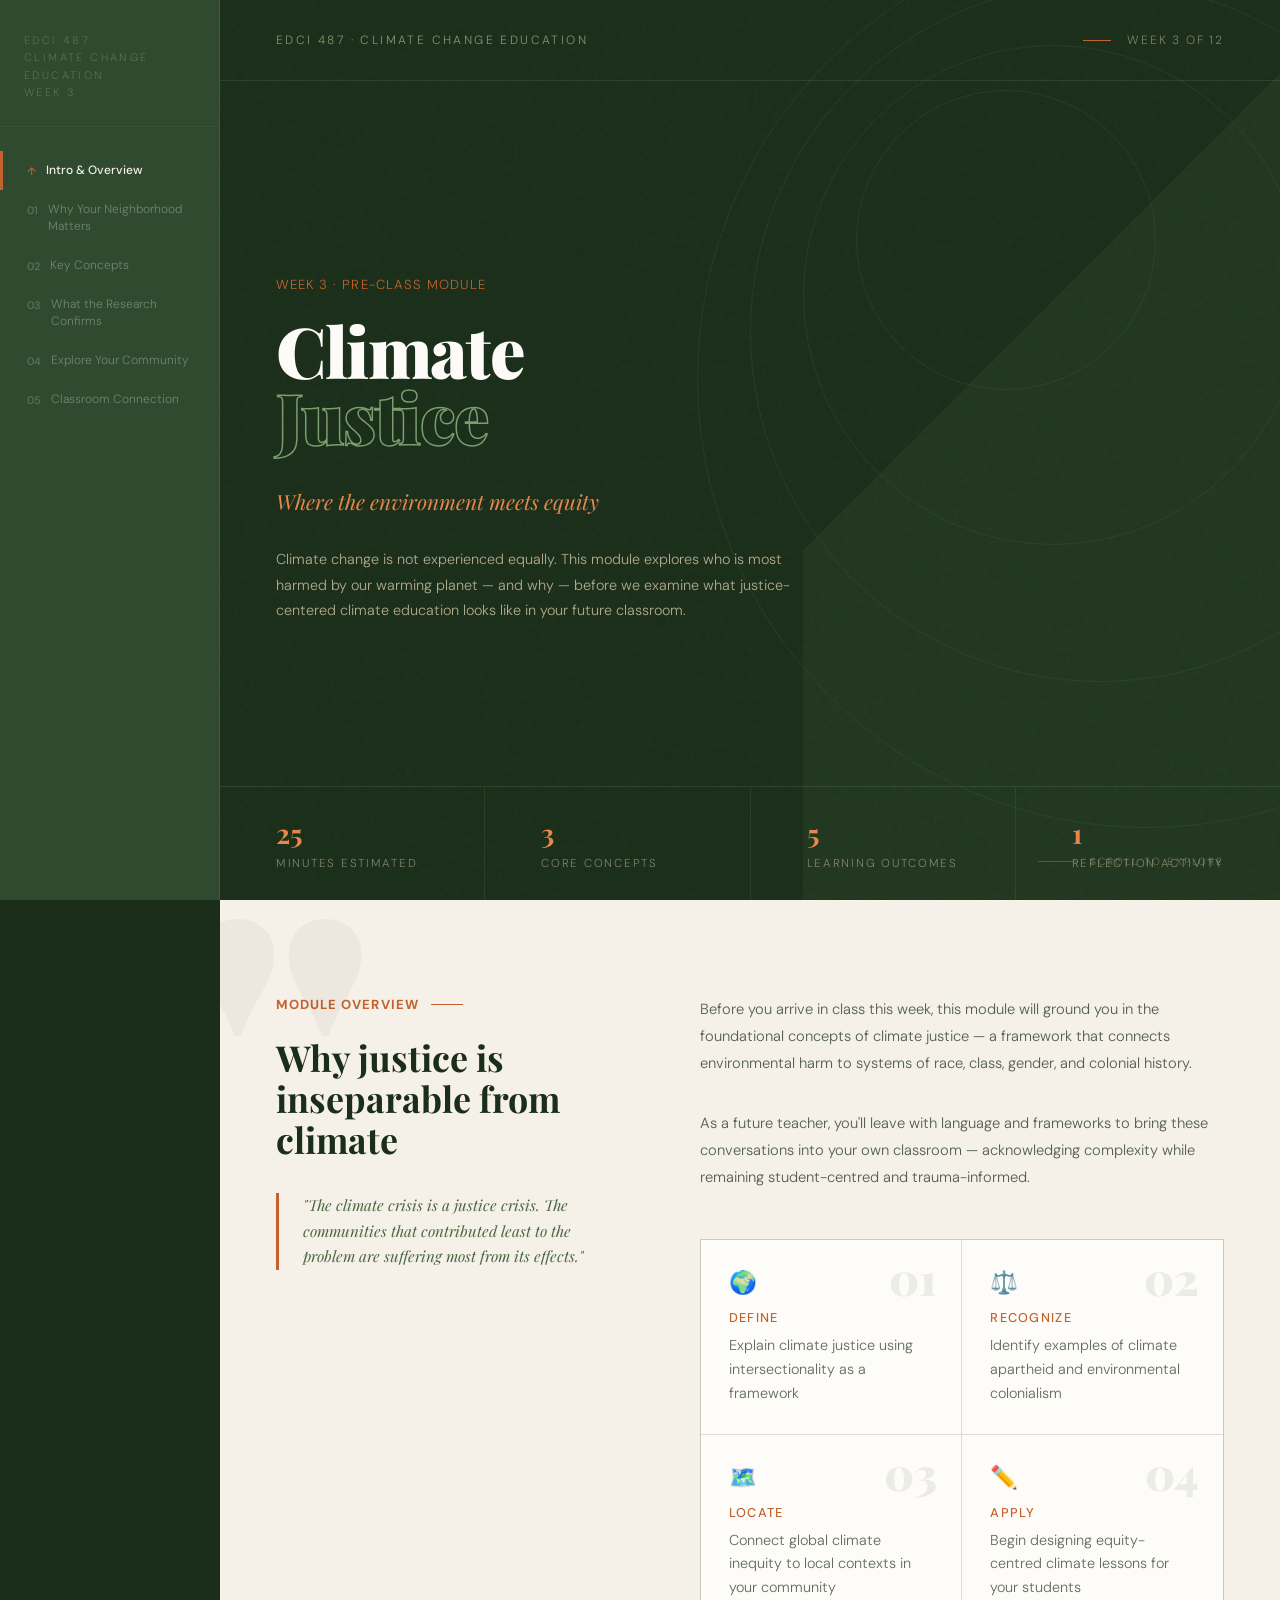
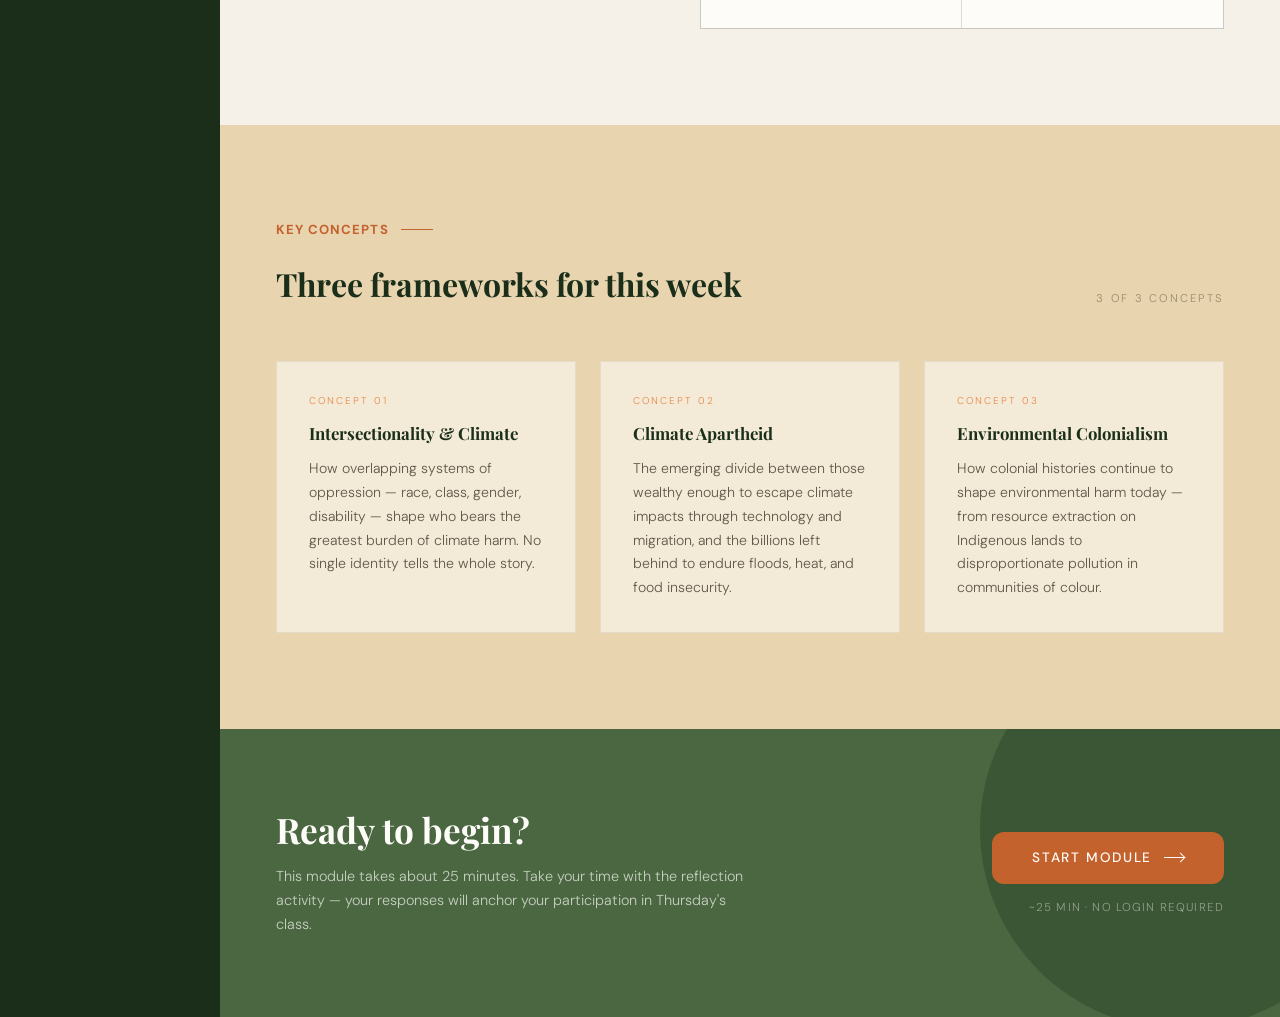
==== commit acb8f116: "Update Week 3 content" ====
--- a/index.html
+++ b/index.html
@@ -218,7 +218,7 @@
     }
 
     .week-label {
-      font-size: 1rem;
+      font-size: 0.82rem;
       letter-spacing: 0.08em;
       text-transform: uppercase;
       color: var(--clay);
@@ -229,7 +229,7 @@
 
     .hero-title {
       font-family: 'Playfair Display', serif;
-      font-size: clamp(3rem, 7vw, 6.5rem);
+      font-size: clamp(2.4rem, 5.5vw, 5rem);
       font-weight: 900;
       line-height: 0.95;
       letter-spacing: -0.02em;
@@ -248,7 +248,7 @@
     .hero-subtitle {
       font-family: 'Playfair Display', serif;
       font-style: italic;
-      font-size: clamp(1.1rem, 2.5vw, 1.6rem);
+      font-size: clamp(0.95rem, 2vw, 1.3rem);
       color: var(--ember);
       margin-top: 1rem;
       opacity: 0;
@@ -258,7 +258,7 @@
     .hero-desc {
       margin-top: 2rem;
       max-width: 520px;
-      font-size: 1rem;
+      font-size: 0.9rem;
       line-height: 1.75;
       color: rgba(232,213,176,0.75);
       opacity: 0;
@@ -293,7 +293,7 @@
 
     .stat-number {
       font-family: 'Playfair Display', serif;
-      font-size: 2rem;
+      font-size: 1.7rem;
       font-weight: 700;
       color: var(--ember);
     }
@@ -376,7 +376,7 @@
     .overview-left {}
 
     .section-label {
-      font-size: 1rem;
+      font-size: 0.82rem;
       letter-spacing: 0.08em;
       text-transform: uppercase;
       color: var(--clay);
@@ -396,7 +396,7 @@
 
     .overview-heading {
       font-family: 'Playfair Display', serif;
-      font-size: clamp(2rem, 3.5vw, 3rem);
+      font-size: clamp(1.6rem, 2.8vw, 2.4rem);
       font-weight: 700;
       line-height: 1.15;
       color: var(--forest);
@@ -406,7 +406,7 @@
     .overview-quote {
       font-family: 'Playfair Display', serif;
       font-style: italic;
-      font-size: 1.1rem;
+      font-size: 0.95rem;
       line-height: 1.7;
       color: var(--moss);
       padding-left: 1.5rem;
@@ -417,7 +417,7 @@
     .overview-right {}
 
     .overview-body {
-      font-size: 1.05rem;
+      font-size: 0.92rem;
       line-height: 1.85;
       color: rgba(26,46,26,0.75);
       margin-bottom: 2rem;
@@ -491,7 +491,7 @@
 
     .concepts-heading {
       font-family: 'Playfair Display', serif;
-      font-size: clamp(1.8rem, 3vw, 2.5rem);
+      font-size: clamp(1.5rem, 2.5vw, 2rem);
       font-weight: 700;
       color: var(--forest);
     }
@@ -542,7 +542,7 @@
 
     .concept-name {
       font-family: 'Playfair Display', serif;
-      font-size: 1.25rem;
+      font-size: 1.05rem;
       font-weight: 700;
       color: var(--forest);
       margin-bottom: 0.75rem;
@@ -583,7 +583,7 @@
 
     .begin-heading {
       font-family: 'Playfair Display', serif;
-      font-size: clamp(1.8rem, 3.5vw, 2.8rem);
+      font-size: clamp(1.5rem, 2.8vw, 2.2rem);
       font-weight: 700;
       color: var(--white);
       margin-bottom: 0.75rem;
@@ -591,7 +591,7 @@
     }
 
     .begin-sub {
-      font-size: 1rem;
+      font-size: 0.9rem;
       color: rgba(254,252,248,0.7);
       max-width: 480px;
       line-height: 1.7;
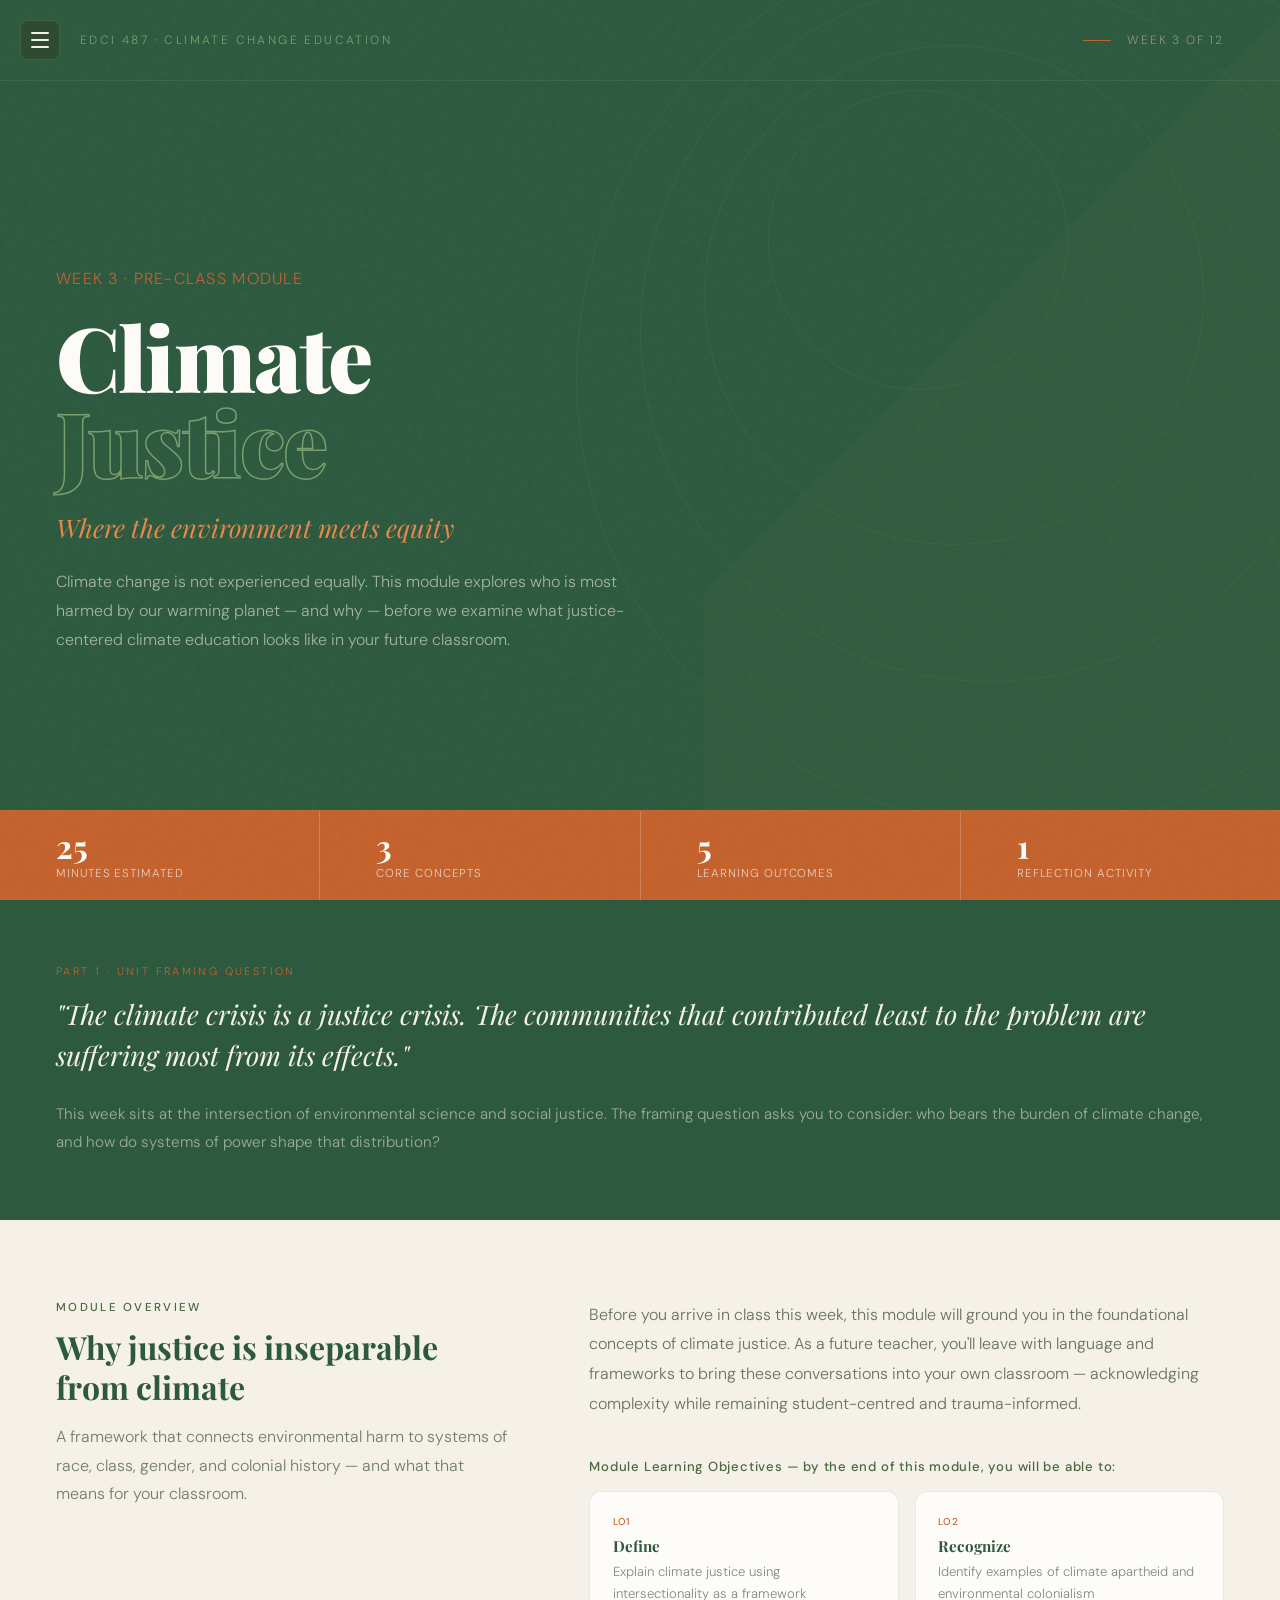
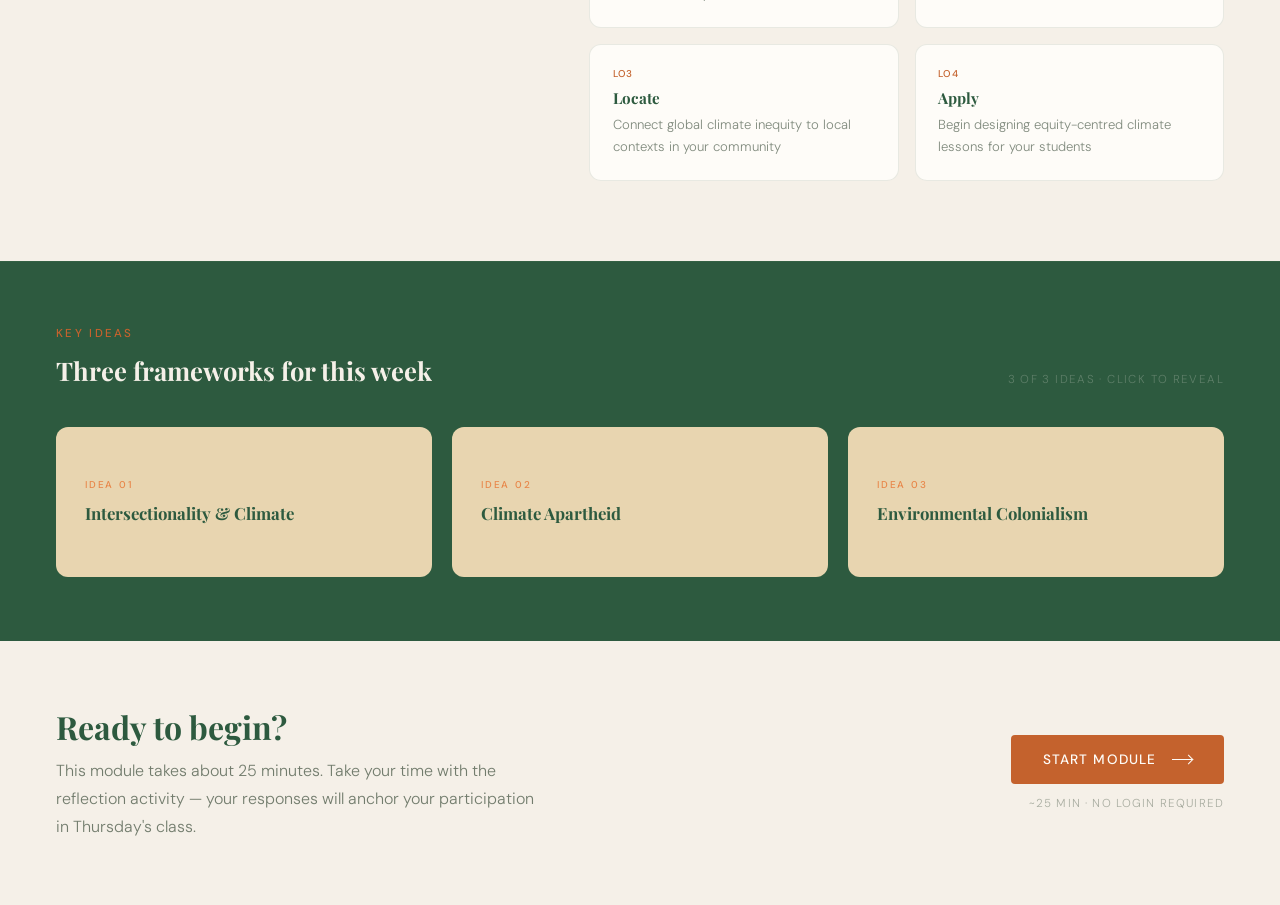
==== commit 0ae8a55b: "Redesign all pages with new template visual system - Unified hamburger toggle sidebar across all pag" ====
--- a/index.html
+++ b/index.html
@@ -7,7 +7,7 @@
   <link href="https://fonts.googleapis.com/css2?family=Playfair+Display:ital,wght@0,400;0,700;0,900;1,400;1,700&family=DM+Sans:wght@300;400;500&display=swap" rel="stylesheet" />
   <style>
     :root {
-      --forest:   #1a2e1a;
+      --forest:   #2d5a3f;
       --earth:    #3d2b1f;
       --moss:     #4a6741;
       --sage:     #7a9e6e;
@@ -16,717 +16,204 @@
       --cream:    #f5f0e8;
       --ember:    #e8874a;
       --white:    #fefcf8;
+      --sage-pale:#deebd4;
+      --near-black:#1c1a14;
     }
-
     *, *::before, *::after { box-sizing: border-box; margin: 0; padding: 0; }
-
     html { scroll-behavior: smooth; }
-
-    body {
-      background: var(--forest);
-      color: var(--cream);
-      font-family: 'DM Sans', sans-serif;
-      font-weight: 300;
-      overflow-x: hidden;
-      min-height: 100vh;
-    }
-
-    .sidebar {
-      position: fixed;
-      top: 0;
-      left: 0;
-      width: 220px;
-      height: 100vh;
-      background: #2f4a2f;
-      border-right: 1px solid rgba(122, 158, 110, 0.2);
-      z-index: 100;
-      display: flex;
-      flex-direction: column;
-      padding: 2rem 0;
-      overflow-y: auto;
-    }
-
-    .sidebar-logo {
-      font-size: 0.68rem;
-      letter-spacing: 0.22em;
-      text-transform: uppercase;
-      color: rgba(122, 158, 110, 0.5);
-      padding: 0 1.5rem 1.5rem;
-      border-bottom: 1px solid rgba(122, 158, 110, 0.1);
-      margin-bottom: 1.5rem;
-      line-height: 1.6;
-    }
-
-    .sidebar-nav {
-      display: flex;
-      flex-direction: column;
-      justify-content: flex-start;
-      align-items: stretch;
-      gap: 0;
-      padding: 0;
-      border-bottom: 0;
-      animation: none;
-    }
-
-    .nav-item {
-      display: flex;
-      align-items: flex-start;
-      gap: 0.6rem;
-      padding: 0.7rem 1.5rem;
-      border-left: 3px solid transparent;
-      text-decoration: none;
-      transition: background 0.2s ease, color 0.2s ease;
-      cursor: pointer;
-    }
-
+    body { background: var(--forest); color: var(--cream); font-family: 'DM Sans', sans-serif; font-weight: 300; overflow-x: hidden; min-height: 100vh; }
+
+    /* HAMBURGER TOGGLE */
+    .sidebar-toggle { position: fixed; top: 1.25rem; left: 1.25rem; z-index: 200; width: 40px; height: 40px; background: rgba(47,74,47,0.9); border: 1px solid rgba(122,158,110,0.25); border-radius: 8px; cursor: pointer; display: flex; flex-direction: column; align-items: center; justify-content: center; gap: 5px; padding: 0; backdrop-filter: blur(8px); -webkit-backdrop-filter: blur(8px); transition: background 0.2s; }
+    .sidebar-toggle:hover { background: rgba(47,74,47,1); }
+    .sidebar-toggle .bar { display: block; width: 18px; height: 2px; background: var(--cream); border-radius: 1px; transition: transform 0.3s ease, opacity 0.3s ease; }
+    .sidebar-toggle.open .bar:nth-child(1) { transform: translateY(7px) rotate(45deg); }
+    .sidebar-toggle.open .bar:nth-child(2) { opacity: 0; }
+    .sidebar-toggle.open .bar:nth-child(3) { transform: translateY(-7px) rotate(-45deg); }
+
+    /* SIDEBAR OVERLAY */
+    .sidebar-overlay { position: fixed; inset: 0; background: rgba(0,0,0,0.4); z-index: 140; opacity: 0; pointer-events: none; transition: opacity 0.3s ease; }
+    .sidebar-overlay.visible { opacity: 1; pointer-events: auto; }
+
+    /* SIDEBAR */
+    .sidebar { position: fixed; top: 0; left: 0; width: 260px; height: 100vh; background: #2f4a2f; border-right: 1px solid rgba(122,158,110,0.2); z-index: 150; display: flex; flex-direction: column; align-items: stretch; padding: 4.5rem 0 2rem; overflow-y: auto; transform: translateX(-100%); transition: transform 0.3s ease; text-align: left; }
+    .sidebar.open { transform: translateX(0); }
+    .sidebar-logo { font-size: 0.68rem; letter-spacing: 0.22em; text-transform: uppercase; color: rgba(122,158,110,0.5); padding: 0 1rem 1.5rem 2rem; border-bottom: 1px solid rgba(122,158,110,0.1); margin-bottom: 1.5rem; line-height: 1.6; }
+    .sidebar-nav { display: flex; flex-direction: column; padding: 0; }
+    .nav-item { display: flex; align-items: baseline; gap: 0.5rem; padding: 0.7rem 1rem 0.7rem 2rem; position: relative; text-decoration: none; transition: background 0.2s ease; width: 100%; }
     .nav-item:hover { background: rgba(245,240,232,0.04); }
-
-    .nav-item.active {
-      border-left-color: var(--clay);
-    }
-
-    .nav-num {
-      font-size: 0.68rem;
-      font-weight: 500;
-      color: rgba(245,240,232,0.25);
-      flex-shrink: 0;
-      margin-top: 2px;
-    }
-
+    .nav-item.active::before { content: ''; position: absolute; left: 0; top: 0; bottom: 0; width: 3px; background: var(--clay); }
+    .nav-num { font-size: 0.68rem; font-weight: 500; color: rgba(245,240,232,0.25); width: 1.5rem; flex-shrink: 0; text-align: left; }
     .nav-item.active .nav-num { color: var(--clay); }
-
-    .nav-label {
-      font-size: 0.75rem;
-      font-weight: 300;
-      line-height: 1.4;
-      color: rgba(245,240,232,0.35);
-    }
-
-    .nav-item.active .nav-label {
-      color: var(--cream);
-      font-weight: 500;
-    }
-
-    .page-layout {
-      margin-left: 220px;
-    }
-
-    /* ── GRAIN OVERLAY ── */
-    body::before {
-      content: '';
-      position: fixed;
-      inset: 0;
-      background-image: url("data:image/svg+xml,%3Csvg viewBox='0 0 200 200' xmlns='http://www.w3.org/2000/svg'%3E%3Cfilter id='noise'%3E%3CfeTurbulence type='fractalNoise' baseFrequency='0.75' numOctaves='4' stitchTiles='stitch'/%3E%3C/filter%3E%3Crect width='100%25' height='100%25' filter='url(%23noise)' opacity='0.04'/%3E%3C/svg%3E");
-      pointer-events: none;
-      z-index: 100;
-      opacity: 0.6;
-    }
-
-    /* ── HERO ── */
-    .hero {
-      min-height: 100vh;
-      display: grid;
-      grid-template-rows: auto 1fr auto;
-      padding: 0;
-      position: relative;
-      overflow: hidden;
-    }
-
-    /* animated background rings */
-    .hero-bg {
-      position: absolute;
-      inset: 0;
-      overflow: hidden;
-    }
-    .ring {
-      position: absolute;
-      border-radius: 50%;
-      border: 1px solid rgba(122,158,110,0.12);
-      animation: expandRing 8s ease-out infinite;
-    }
+    .nav-label { font-size: 0.75rem; font-weight: 300; line-height: 1.4; color: rgba(245,240,232,0.35); flex: 1; min-width: 0; text-align: left; }
+    .nav-item.active .nav-label { color: var(--cream); font-weight: 500; }
+    .nav-time { font-size: 0.6rem; color: rgba(245,240,232,0.22); letter-spacing: 0.06em; flex-shrink: 0; white-space: nowrap; }
+
+    .page-layout { margin-left: 0; }
+
+    body::before { content: ''; position: fixed; inset: 0; background-image: url("data:image/svg+xml,%3Csvg viewBox='0 0 200 200' xmlns='http://www.w3.org/2000/svg'%3E%3Cfilter id='noise'%3E%3CfeTurbulence type='fractalNoise' baseFrequency='0.75' numOctaves='4' stitchTiles='stitch'/%3E%3C/filter%3E%3Crect width='100%25' height='100%25' filter='url(%23noise)' opacity='0.04'/%3E%3C/svg%3E"); pointer-events: none; z-index: 100; opacity: 0.6; }
+
+    /* HERO */
+    .hero { min-height: 100vh; display: grid; grid-template-rows: auto 1fr auto; position: relative; overflow: hidden; }
+    .hero-bg { position: absolute; inset: 0; overflow: hidden; }
+    .ring { position: absolute; border-radius: 50%; border: 1px solid rgba(122,158,110,0.12); animation: expandRing 8s ease-out infinite; }
     .ring:nth-child(1) { width: 300px; height: 300px; top: 10%; left: 60%; animation-delay: 0s; }
     .ring:nth-child(2) { width: 500px; height: 500px; top: 5%;  left: 55%; animation-delay: 1.5s; }
     .ring:nth-child(3) { width: 700px; height: 700px; top: -2%; left: 50%; animation-delay: 3s; }
     .ring:nth-child(4) { width: 900px; height: 900px; top: -8%; left: 45%; animation-delay: 4.5s; }
-
-    @keyframes expandRing {
-      0%   { opacity: 0; transform: scale(0.8); }
-      20%  { opacity: 1; }
-      100% { opacity: 0; transform: scale(1.2); }
-    }
-
-    /* diagonal slash accent */
-    .hero-slash {
-      position: absolute;
-      top: 0; right: 0;
-      width: 45%;
-      height: 100%;
-      background: linear-gradient(135deg, transparent 40%, rgba(74,103,65,0.15) 40%);
-      pointer-events: none;
-    }
-
-    /* ── NAV ── */
-    nav {
-      position: relative;
-      z-index: 10;
-      display: flex;
-      justify-content: space-between;
-      align-items: center;
-      padding: 2rem 3.5rem;
-      border-bottom: 1px solid rgba(122,158,110,0.2);
-      animation: fadeDown 0.8s ease both;
-    }
-
-    @keyframes fadeDown {
-      from { opacity: 0; transform: translateY(-16px); }
-      to   { opacity: 1; transform: translateY(0); }
-    }
-
-    .nav-course {
-      font-size: 0.75rem;
-      letter-spacing: 0.2em;
-      text-transform: uppercase;
-      color: var(--sage);
-    }
-
-    .nav-week {
-      display: flex;
-      align-items: center;
-      gap: 1rem;
-      font-size: 0.75rem;
-      letter-spacing: 0.15em;
-      text-transform: uppercase;
-      color: rgba(232,213,176,0.5);
-    }
-
-    .nav-week span {
-      display: inline-block;
-      width: 28px;
-      height: 1px;
-      background: var(--clay);
-    }
-
-    /* ── HERO CONTENT ── */
-    .hero-content {
-      position: relative;
-      z-index: 10;
-      display: flex;
-      flex-direction: column;
-      justify-content: center;
-      padding: 4rem 3.5rem 2rem;
-      max-width: 900px;
-    }
-
-    .week-label {
-      font-size: 0.82rem;
-      letter-spacing: 0.08em;
-      text-transform: uppercase;
-      color: var(--clay);
-      margin-bottom: 1.5rem;
-      opacity: 0;
-      animation: fadeUp 0.8s ease 0.3s both;
-    }
-
-    .hero-title {
-      font-family: 'Playfair Display', serif;
-      font-size: clamp(2.4rem, 5.5vw, 5rem);
-      font-weight: 900;
-      line-height: 0.95;
-      letter-spacing: -0.02em;
-      margin-bottom: 0.3em;
-      opacity: 0;
-      animation: fadeUp 0.9s ease 0.5s both;
-    }
-
+    @keyframes expandRing { 0% { opacity: 0; transform: scale(0.8); } 20% { opacity: 1; } 100% { opacity: 0; transform: scale(1.2); } }
+
+    .hero-slash { position: absolute; top: 0; right: 0; width: 45%; height: 100%; background: linear-gradient(135deg, transparent 40%, rgba(74,103,65,0.15) 40%); pointer-events: none; }
+
+    nav { position: relative; z-index: 10; display: flex; justify-content: space-between; align-items: center; padding: 2rem 3.5rem 2rem 5rem; border-bottom: 1px solid rgba(122,158,110,0.2); animation: fadeDown 0.8s ease both; }
+    @keyframes fadeDown { from { opacity: 0; transform: translateY(-16px); } to { opacity: 1; transform: translateY(0); } }
+    .nav-course { font-size: 0.75rem; letter-spacing: 0.2em; text-transform: uppercase; color: var(--sage); }
+    .nav-week { display: flex; align-items: center; gap: 1rem; font-size: 0.75rem; letter-spacing: 0.15em; text-transform: uppercase; color: rgba(232,213,176,0.5); }
+    .nav-week span { display: inline-block; width: 28px; height: 1px; background: var(--clay); }
+
+    .hero-content { position: relative; z-index: 10; display: flex; flex-direction: column; justify-content: center; padding: 4rem 3.5rem 2rem; max-width: 900px; }
+    .week-label { font-size: 1rem; letter-spacing: 0.08em; text-transform: uppercase; color: var(--clay); margin-bottom: 1.5rem; opacity: 0; animation: fadeUp 0.8s ease 0.3s both; }
+    @keyframes fadeUp { from { opacity: 0; transform: translateY(20px); } to { opacity: 1; transform: translateY(0); } }
+    .hero-title { font-family: 'Playfair Display', serif; font-size: clamp(3rem, 7vw, 6.5rem); font-weight: 900; line-height: 0.95; letter-spacing: -0.02em; margin-bottom: 0.3em; opacity: 0; animation: fadeUp 0.9s ease 0.5s both; }
     .hero-title .line-1 { color: var(--white); display: block; }
-    .hero-title .line-2 {
-      color: transparent;
-      -webkit-text-stroke: 1.5px var(--sage);
-      display: block;
-    }
-
-    .hero-subtitle {
-      font-family: 'Playfair Display', serif;
-      font-style: italic;
-      font-size: clamp(0.95rem, 2vw, 1.3rem);
-      color: var(--ember);
-      margin-top: 1rem;
-      opacity: 0;
-      animation: fadeUp 0.9s ease 0.7s both;
-    }
-
-    .hero-desc {
-      margin-top: 2rem;
-      max-width: 520px;
-      font-size: 0.9rem;
-      line-height: 1.75;
-      color: rgba(232,213,176,0.75);
-      opacity: 0;
-      animation: fadeUp 0.9s ease 0.9s both;
-    }
-
-    @keyframes fadeUp {
-      from { opacity: 0; transform: translateY(24px); }
-      to   { opacity: 1; transform: translateY(0); }
-    }
-
-    /* ── STATS ROW ── */
-    .hero-stats {
-      position: relative;
-      z-index: 10;
-      display: flex;
-      gap: 0;
-      border-top: 1px solid rgba(122,158,110,0.2);
-      opacity: 0;
-      animation: fadeUp 0.9s ease 1.1s both;
-    }
-
-    .stat {
-      flex: 1;
-      padding: 1.8rem 3.5rem;
-      border-right: 1px solid rgba(122,158,110,0.15);
-      display: flex;
-      flex-direction: column;
-      gap: 0.3rem;
-    }
+    .hero-title .line-2 { color: transparent; -webkit-text-stroke: 1.5px var(--sage); display: block; }
+    .hero-subtitle { font-family: 'Playfair Display', serif; font-style: italic; font-size: clamp(1.1rem, 2.5vw, 1.6rem); color: var(--ember); margin-bottom: 1.5rem; opacity: 0; animation: fadeUp 0.8s ease 0.7s both; }
+    .hero-desc { font-size: 1rem; line-height: 1.8; color: rgba(245,240,232,0.6); max-width: 580px; font-weight: 300; opacity: 0; animation: fadeUp 0.8s ease 0.85s both; }
+
+    /* STATS BAR */
+    .hero-stats { display: flex; position: relative; z-index: 10; border-top: 1px solid rgba(122,158,110,0.15); opacity: 0; animation: fadeUp 0.8s ease 1s both; background: var(--clay); }
+    .stat { flex: 1; padding: 1.2rem 3.5rem; border-right: 1px solid rgba(255,255,255,0.2); }
     .stat:last-child { border-right: none; }
-
-    .stat-number {
-      font-family: 'Playfair Display', serif;
-      font-size: 1.7rem;
-      font-weight: 700;
-      color: var(--ember);
-    }
-
-    .stat-label {
-      font-size: 0.72rem;
-      letter-spacing: 0.15em;
-      text-transform: uppercase;
-      color: rgba(232,213,176,0.5);
-    }
-
-    /* ── SCROLL INDICATOR ── */
-    .scroll-hint {
-      position: absolute;
-      bottom: 2rem;
-      right: 3.5rem;
-      z-index: 10;
-      display: flex;
-      align-items: center;
-      gap: 0.75rem;
-      font-size: 0.65rem;
-      letter-spacing: 0.2em;
-      text-transform: uppercase;
-      color: rgba(232,213,176,0.35);
-      opacity: 0;
-      animation: fadeUp 1s ease 1.4s both;
-    }
-
-    .scroll-line {
-      width: 40px;
-      height: 1px;
-      background: rgba(122,158,110,0.4);
-      position: relative;
-      overflow: hidden;
-    }
-    .scroll-line::after {
-      content: '';
-      position: absolute;
-      top: 0; left: -100%;
-      width: 100%; height: 100%;
-      background: var(--sage);
-      animation: scrollMove 2s ease-in-out infinite;
-    }
-    @keyframes scrollMove {
-      0%   { left: -100%; }
-      100% { left: 100%; }
-    }
-
-    /* ── OVERVIEW SECTION ── */
-    .overview {
-      background: var(--cream);
-      color: var(--forest);
-      padding: 6rem 3.5rem;
-      position: relative;
-      overflow: hidden;
-    }
-
-    .overview::before {
-      content: '"';
-      font-family: 'Playfair Display', serif;
-      font-size: 28rem;
-      color: rgba(26,46,26,0.04);
-      position: absolute;
-      top: -4rem;
-      left: -2rem;
-      line-height: 1;
-      pointer-events: none;
-      font-weight: 900;
-    }
-
-    .overview-inner {
-      max-width: 1100px;
-      margin: 0 auto;
-      display: grid;
-      grid-template-columns: 1fr 1.6fr;
-      gap: 6rem;
-      align-items: start;
-    }
-
-    .overview-left {}
-
-    .section-label {
-      font-size: 0.82rem;
-      letter-spacing: 0.08em;
-      text-transform: uppercase;
-      color: var(--clay);
-      font-weight: 700;
-      margin-bottom: 1.5rem;
-      display: flex;
-      align-items: center;
-      gap: 0.75rem;
-    }
-    .section-label::after {
-      content: '';
-      display: block;
-      height: 1px;
-      width: 32px;
-      background: var(--clay);
-    }
-
-    .overview-heading {
-      font-family: 'Playfair Display', serif;
-      font-size: clamp(1.6rem, 2.8vw, 2.4rem);
-      font-weight: 700;
-      line-height: 1.15;
-      color: var(--forest);
-      margin-bottom: 1.5rem;
-    }
-
-    .overview-quote {
-      font-family: 'Playfair Display', serif;
-      font-style: italic;
-      font-size: 0.95rem;
-      line-height: 1.7;
-      color: var(--moss);
-      padding-left: 1.5rem;
-      border-left: 3px solid var(--clay);
-      margin-top: 2rem;
-    }
-
-    .overview-right {}
-
-    .overview-body {
-      font-size: 0.92rem;
-      line-height: 1.85;
-      color: rgba(26,46,26,0.75);
-      margin-bottom: 2rem;
-    }
-
-    /* ── OUTCOMES CARDS ── */
-    .outcomes-grid {
-      display: grid;
-      grid-template-columns: 1fr 1fr;
-      gap: 1px;
-      background: rgba(26,46,26,0.1);
-      border: 1px solid rgba(26,46,26,0.1);
-      margin-top: 3rem;
-    }
-
-    .outcome-card {
-      background: var(--white);
-      padding: 1.75rem;
-      position: relative;
-      transition: background 0.25s ease;
-    }
-    .outcome-card:hover { background: var(--sand); }
-
-    .outcome-number {
-      font-family: 'Playfair Display', serif;
-      font-size: 2.8rem;
-      font-weight: 900;
-      color: rgba(26,46,26,0.08);
-      position: absolute;
-      top: 1rem; right: 1.5rem;
-      line-height: 1;
-    }
-
-    .outcome-icon {
-      font-size: 1.4rem;
-      margin-bottom: 0.75rem;
-    }
-
-    .outcome-title {
-      font-size: 0.8rem;
-      letter-spacing: 0.1em;
-      text-transform: uppercase;
-      font-weight: 500;
-      color: var(--clay);
-      margin-bottom: 0.5rem;
-    }
-
-    .outcome-body {
-      font-size: 0.9rem;
-      line-height: 1.65;
-      color: rgba(26,46,26,0.7);
-    }
-
-    /* ── KEY CONCEPTS ── */
-    .concepts {
-      background: var(--sand);
-      padding: 6rem 3.5rem;
-    }
-
-    .concepts-inner {
-      max-width: 1100px;
-      margin: 0 auto;
-    }
-
-    .concepts-header {
-      display: flex;
-      justify-content: space-between;
-      align-items: flex-end;
-      margin-bottom: 3.5rem;
-    }
-
-    .concepts-heading {
-      font-family: 'Playfair Display', serif;
-      font-size: clamp(1.5rem, 2.5vw, 2rem);
-      font-weight: 700;
-      color: var(--forest);
-    }
-
-    .concepts-count {
-      font-size: 0.7rem;
-      letter-spacing: 0.2em;
-      text-transform: uppercase;
-      color: rgba(42,31,20,0.42);
-    }
-
-    .concepts-list {
-      display: grid;
-      grid-template-columns: repeat(3, 1fr);
-      gap: 1.5rem;
-    }
-
-    .concept-item {
-      background: rgba(254,252,248,0.55);
-      padding: 2rem;
-      border: 1px solid rgba(42,31,20,0.08);
-      position: relative;
-      cursor: default;
-      transition: border-color 0.3s ease, transform 0.3s ease;
-      overflow: hidden;
-    }
-    .concept-item::before {
-      content: '';
-      position: absolute;
-      inset: 0;
-      background: linear-gradient(135deg, rgba(122,158,110,0.12), transparent);
-      opacity: 0;
-      transition: opacity 0.3s ease;
-    }
-    .concept-item:hover {
-      border-color: var(--sage);
-      transform: translateY(-3px);
-    }
-    .concept-item:hover::before { opacity: 1; }
-
-    .concept-tag {
-      font-size: 0.62rem;
-      letter-spacing: 0.2em;
-      text-transform: uppercase;
-      color: var(--ember);
-      margin-bottom: 1rem;
-    }
-
-    .concept-name {
-      font-family: 'Playfair Display', serif;
-      font-size: 1.05rem;
-      font-weight: 700;
-      color: var(--forest);
-      margin-bottom: 0.75rem;
-      line-height: 1.3;
-    }
-
-    .concept-def {
-      font-size: 0.88rem;
-      line-height: 1.7;
-      color: rgba(42,31,20,0.72);
-    }
-
-    /* ── CTA / BEGIN ── */
-    .begin-section {
-      background: var(--moss);
-      padding: 5rem 3.5rem;
-      display: flex;
-      align-items: center;
-      justify-content: space-between;
-      gap: 3rem;
-      position: relative;
-      overflow: hidden;
-    }
-
-    .begin-section::after {
-      content: '';
-      position: absolute;
-      right: -100px;
-      top: -100px;
-      width: 400px;
-      height: 400px;
-      border-radius: 50%;
-      background: rgba(26,46,26,0.3);
-      pointer-events: none;
-    }
-
-    .begin-text {}
-
-    .begin-heading {
-      font-family: 'Playfair Display', serif;
-      font-size: clamp(1.5rem, 2.8vw, 2.2rem);
-      font-weight: 700;
-      color: var(--white);
-      margin-bottom: 0.75rem;
-      line-height: 1.2;
-    }
-
-    .begin-sub {
-      font-size: 0.9rem;
-      color: rgba(254,252,248,0.7);
-      max-width: 480px;
-      line-height: 1.7;
-    }
-
-    .begin-action {
-      display: flex;
-      flex-direction: column;
-      align-items: flex-end;
-      gap: 1rem;
-      flex-shrink: 0;
-      position: relative;
-      z-index: 1;
-    }
-
-    .btn-begin {
-      display: inline-flex;
-      align-items: center;
-      gap: 0.75rem;
-      background: var(--clay);
-      color: var(--white);
-      border-radius: 12px;
-      text-decoration: none;
-      padding: 1.1rem 2.5rem;
-      font-size: 0.85rem;
-      letter-spacing: 0.12em;
-      text-transform: uppercase;
-      font-weight: 500;
-      font-family: 'DM Sans', sans-serif;
-      transition: background 0.25s ease, transform 0.25s ease;
-      cursor: pointer;
-      border: none;
-    }
-    .btn-begin:hover {
-      background: var(--ember);
-      transform: translateX(4px);
-    }
-
-    .btn-begin .arrow {
-      width: 20px;
-      height: 1px;
-      background: currentColor;
-      position: relative;
-      transition: width 0.25s ease;
-    }
+    .stat-number { font-family: 'Playfair Display', serif; font-size: 2rem; font-weight: 700; color: var(--white); line-height: 1; margin-bottom: 0.25rem; }
+    .stat-label { font-size: 0.72rem; letter-spacing: 0.08em; text-transform: uppercase; color: rgba(255,255,255,0.7); white-space: nowrap; }
+
+    /* UNIT FRAMING */
+    .unit-framing { background: var(--forest); padding: 4rem 3.5rem; }
+    .unit-framing-inner { max-width: 1200px; margin: 0 auto; }
+    .unit-eyebrow { font-size: 0.68rem; letter-spacing: 0.22em; text-transform: uppercase; color: var(--clay); margin-bottom: 1rem; }
+    .unit-q { font-family: 'Playfair Display', serif; font-size: clamp(1.2rem, 2.5vw, 1.7rem); font-style: italic; color: var(--cream); line-height: 1.5; max-width: 100%; margin-bottom: 1.5rem; }
+    .unit-desc { font-size: 0.95rem; line-height: 1.85; color: rgba(245,240,232,0.55); max-width: 100%; }
+
+    /* OVERVIEW */
+    .overview { background: var(--cream); padding: 5rem 3.5rem; }
+    .overview-inner { display: grid; grid-template-columns: 1fr 1.4fr; gap: 5rem; max-width: 1200px; margin: 0 auto; }
+    .section-label { font-size: 0.72rem; letter-spacing: 0.2em; text-transform: uppercase; color: var(--moss); margin-bottom: 0.75rem; font-weight: 500; }
+    .overview-heading { font-family: 'Playfair Display', serif; font-size: 2rem; font-weight: 700; color: var(--forest); line-height: 1.25; }
+    .overview-body { font-size: 1rem; line-height: 1.85; color: rgba(26,46,26,0.65); font-weight: 300; margin-bottom: 2.5rem; }
+
+    .outcomes-grid { display: grid; grid-template-columns: 1fr 1fr; gap: 1rem; }
+    .outcome-card { background: var(--white); border: 1px solid rgba(74,103,65,0.12); border-radius: 12px; padding: 1.4rem; }
+    .outcome-number { font-size: 0.62rem; font-weight: 500; letter-spacing: 0.14em; text-transform: uppercase; color: var(--clay); margin-bottom: 0.5rem; }
+    .outcome-title { font-family: 'Playfair Display', serif; font-size: 0.95rem; font-weight: 700; color: var(--forest); margin-bottom: 0.35rem; }
+    .outcome-body { font-size: 0.82rem; line-height: 1.65; color: rgba(26,46,26,0.55); font-weight: 300; }
+
+    /* KEY IDEAS — FLIP CARDS */
+    .concepts { background: var(--forest); padding: 4rem 3.5rem; border-top: 1px solid rgba(122,158,110,0.1); }
+    .concepts-inner { max-width: 1200px; margin: 0 auto; }
+    .concepts-header { display: flex; justify-content: space-between; align-items: flex-end; margin-bottom: 2.5rem; }
+    .concepts-heading { font-family: 'Playfair Display', serif; font-size: 1.6rem; font-weight: 700; color: var(--cream); margin-top: 0.4rem; }
+    .concepts-count { font-size: 0.72rem; letter-spacing: 0.12em; text-transform: uppercase; color: rgba(245,240,232,0.25); }
+    .concepts-list { display: grid; grid-template-columns: repeat(3, 1fr); gap: 1.25rem; }
+    .concept-flip { perspective: 800px; cursor: pointer; height: 150px; }
+    .concept-flip-inner { position: relative; width: 100%; height: 100%; transition: transform 0.6s ease; transform-style: preserve-3d; }
+    .concept-flip.flipped .concept-flip-inner { transform: rotateY(180deg); }
+    .concept-front, .concept-back { position: absolute; inset: 0; backface-visibility: hidden; -webkit-backface-visibility: hidden; border-radius: 12px; padding: 1.75rem; display: flex; flex-direction: column; justify-content: center; }
+    .concept-front { background: var(--sand); border: 1px solid rgba(232,213,176,0.6); }
+    .concept-back { background: var(--cream); border: 1px solid rgba(232,213,176,0.6); transform: rotateY(180deg); }
+    .concept-tag { font-size: 0.62rem; font-weight: 500; letter-spacing: 0.18em; text-transform: uppercase; color: var(--ember); margin-bottom: 0.75rem; }
+    .concept-name { font-family: 'Playfair Display', serif; font-size: 1.05rem; font-weight: 700; color: var(--forest); line-height: 1.3; }
+    .concept-def { font-size: 0.85rem; line-height: 1.75; color: rgba(26,46,26,0.7); font-weight: 300; }
+    .concept-back .concept-tag { color: var(--clay); }
+
+    /* BEGIN CTA */
+    .begin-section { background: var(--cream); padding: 4rem 3.5rem; display: flex; justify-content: space-between; align-items: center; gap: 4rem; }
+    .begin-text .begin-heading { font-family: 'Playfair Display', serif; font-size: 2rem; color: var(--forest); font-weight: 700; margin-bottom: 0.6rem; }
+    .begin-text .begin-sub { font-size: 1rem; line-height: 1.75; color: rgba(26,46,26,0.6); max-width: 480px; }
+    .begin-action { display: flex; flex-direction: column; align-items: flex-end; gap: 0.75rem; flex-shrink: 0; }
+    .btn-begin { display: inline-flex; align-items: center; gap: 1rem; background: var(--clay); color: var(--white); font-family: 'DM Sans', sans-serif; font-size: 0.85rem; font-weight: 500; letter-spacing: 0.08em; text-transform: uppercase; text-decoration: none; padding: 1rem 2rem; border-radius: 4px; transition: background 0.2s; }
+    .btn-begin:hover { background: var(--ember); }
+    .btn-begin .arrow { width: 20px; height: 1px; background: currentColor; position: relative; transition: width 0.25s; }
     .btn-begin:hover .arrow { width: 28px; }
-    .btn-begin .arrow::after {
-      content: '';
-      position: absolute;
-      right: 0; top: -3px;
-      width: 7px; height: 7px;
-      border-right: 1px solid currentColor;
-      border-top: 1px solid currentColor;
-      transform: rotate(45deg);
-    }
-
-    .time-note {
-      font-size: 0.72rem;
-      letter-spacing: 0.1em;
-      text-transform: uppercase;
-      color: rgba(254,252,248,0.45);
-    }
-
-    /* ── RESPONSIVE ── */
+    .btn-begin .arrow::after { content: ''; position: absolute; right: 0; top: -3px; width: 7px; height: 7px; border-right: 1px solid currentColor; border-top: 1px solid currentColor; transform: rotate(45deg); }
+    .time-note { font-size: 0.72rem; letter-spacing: 0.1em; text-transform: uppercase; color: rgba(26,46,26,0.35); }
+
     @media (max-width: 768px) {
-      .sidebar { display: none; }
-      .page-layout { margin-left: 0; }
-      nav, .hero-content, .overview, .overview-inner,
-      .concepts, .begin-section { padding-left: 1.5rem; padding-right: 1.5rem; }
-
-      .stat { padding: 1.5rem; }
+      nav, .hero-content { padding-left: 1.5rem; padding-right: 1.5rem; }
       .hero-stats { flex-wrap: wrap; }
       .stat { flex: 1 1 50%; }
-
+      .overview { padding: 3rem 1.5rem; }
       .overview-inner { grid-template-columns: 1fr; gap: 3rem; }
+      .concepts { padding: 3rem 1.5rem; }
       .concepts-list { grid-template-columns: 1fr; }
       .outcomes-grid { grid-template-columns: 1fr; }
-
-      .begin-section { flex-direction: column; align-items: flex-start; }
+      .begin-section { flex-direction: column; align-items: flex-start; padding: 3rem 1.5rem; }
       .begin-action { align-items: flex-start; }
       .concepts-header { flex-direction: column; align-items: flex-start; gap: 0.5rem; }
+      .unit-framing { padding: 3rem 1.5rem; }
     }
   </style>
 </head>
 <body>
 
-<aside class="sidebar" aria-label="Course outline">
+<button class="sidebar-toggle" aria-label="Toggle navigation">
+  <span class="bar"></span>
+  <span class="bar"></span>
+  <span class="bar"></span>
+</button>
+<div class="sidebar-overlay"></div>
+
+<aside class="sidebar">
   <div class="sidebar-logo">EDCI 487<br>Climate Change Education<br>Week 3</div>
   <nav class="sidebar-nav">
-    <a class="nav-item active" href="week3-intro.html">
-      <span class="nav-num">↑</span>
+    <a class="nav-item active" href="index.html">
+      <span class="nav-num">&uarr;</span>
       <span class="nav-label">Intro &amp; Overview</span>
     </a>
     <a class="nav-item" href="section1.html#section1">
       <span class="nav-num">01</span>
       <span class="nav-label">Why Your Neighborhood Matters</span>
+      <span class="nav-time">5 min</span>
     </a>
     <a class="nav-item" href="section2.html">
       <span class="nav-num">02</span>
       <span class="nav-label">Key Concepts</span>
+      <span class="nav-time">5 min</span>
     </a>
     <a class="nav-item" href="section3.html">
       <span class="nav-num">03</span>
       <span class="nav-label">What the Research Confirms</span>
+      <span class="nav-time">5 min</span>
     </a>
     <a class="nav-item" href="section4.html">
       <span class="nav-num">04</span>
       <span class="nav-label">Explore Your Community</span>
+      <span class="nav-time">5 min</span>
     </a>
     <a class="nav-item" href="section5.html">
       <span class="nav-num">05</span>
       <span class="nav-label">Classroom Connection</span>
+      <span class="nav-time">5 min</span>
     </a>
   </nav>
 </aside>
 
 <main class="page-layout">
 
-<!-- ══════════════════════════════ HERO ══════════════════════════════ -->
+<!-- HERO -->
 <section class="hero">
   <div class="hero-bg">
-    <div class="ring"></div>
-    <div class="ring"></div>
-    <div class="ring"></div>
-    <div class="ring"></div>
+    <div class="ring"></div><div class="ring"></div>
+    <div class="ring"></div><div class="ring"></div>
   </div>
   <div class="hero-slash"></div>
 
   <nav>
-    <div class="nav-course">EDCI 487 · Climate Change Education</div>
+    <div class="nav-course">EDCI 487 &middot; Climate Change Education</div>
     <div class="nav-week"><span></span> Week 3 of 12</div>
   </nav>
 
   <div class="hero-content">
-    <div class="week-label">Week 3 · Pre-Class Module</div>
+    <div class="week-label">Week 3 &middot; Pre-Class Module</div>
     <h1 class="hero-title">
       <span class="line-1">Climate</span>
       <span class="line-2">Justice</span>
@@ -734,7 +221,7 @@
     <p class="hero-subtitle">Where the environment meets equity</p>
     <p class="hero-desc">
       Climate change is not experienced equally. This module explores who is most
-      harmed by our warming planet — and why — before we examine what justice-centered
+      harmed by our warming planet &mdash; and why &mdash; before we examine what justice-centered
       climate education looks like in your future classroom.
     </p>
   </div>
@@ -757,58 +244,61 @@
       <div class="stat-label">Reflection activity</div>
     </div>
   </div>
-
-  <div class="scroll-hint">
-    <div class="scroll-line"></div>
-    Scroll to explore
-  </div>
 </section>
 
-<!-- ══════════════════════════════ OVERVIEW ══════════════════════════════ -->
+<!-- UNIT FRAMING -->
+<section class="unit-framing">
+  <div class="unit-framing-inner">
+    <div class="unit-eyebrow">Part 1 &middot; Unit Framing Question</div>
+    <p class="unit-q">"The climate crisis is a justice crisis. The communities that contributed least
+      to the problem are suffering most from its effects."</p>
+    <p class="unit-desc">
+      This week sits at the intersection of environmental science and social justice.
+      The framing question asks you to consider: who bears the burden of climate change,
+      and how do systems of power shape that distribution?
+    </p>
+  </div>
+</section>
+
+<!-- OVERVIEW -->
 <section class="overview">
   <div class="overview-inner">
     <div class="overview-left">
       <div class="section-label">Module Overview</div>
       <h2 class="overview-heading">Why justice is inseparable from climate</h2>
-      <blockquote class="overview-quote">
-        "The climate crisis is a justice crisis. The communities that contributed least
-        to the problem are suffering most from its effects."
-      </blockquote>
+      <p style="font-size:1rem; line-height:1.8; color:rgba(26,46,26,0.6); font-weight:300; margin-top:1rem;">
+        A framework that connects environmental harm to systems of race, class,
+        gender, and colonial history &mdash; and what that means for your classroom.
+      </p>
     </div>
     <div class="overview-right">
       <p class="overview-body">
         Before you arrive in class this week, this module will ground you in the
-        foundational concepts of climate justice — a framework that connects environmental
-        harm to systems of race, class, gender, and colonial history.
+        foundational concepts of climate justice. As a future teacher, you'll leave
+        with language and frameworks to bring these conversations into your own
+        classroom &mdash; acknowledging complexity while remaining student-centred
+        and trauma-informed.
       </p>
-      <p class="overview-body">
-        As a future teacher, you'll leave with language and frameworks to bring these
-        conversations into your own classroom — acknowledging complexity while
-        remaining student-centred and trauma-informed.
-      </p>
-
+
+      <p style="font-size:0.82rem; font-weight:500; letter-spacing:0.06em; color:var(--moss); margin-bottom:1rem;">Module Learning Objectives &mdash; by the end of this module, you will be able to:</p>
       <div class="outcomes-grid">
         <div class="outcome-card">
-          <div class="outcome-number">01</div>
-          <div class="outcome-icon">🌍</div>
+          <div class="outcome-number">LO1</div>
           <div class="outcome-title">Define</div>
           <div class="outcome-body">Explain climate justice using intersectionality as a framework</div>
         </div>
         <div class="outcome-card">
-          <div class="outcome-number">02</div>
-          <div class="outcome-icon">⚖️</div>
+          <div class="outcome-number">LO2</div>
           <div class="outcome-title">Recognize</div>
           <div class="outcome-body">Identify examples of climate apartheid and environmental colonialism</div>
         </div>
         <div class="outcome-card">
-          <div class="outcome-number">03</div>
-          <div class="outcome-icon">🗺️</div>
+          <div class="outcome-number">LO3</div>
           <div class="outcome-title">Locate</div>
           <div class="outcome-body">Connect global climate inequity to local contexts in your community</div>
         </div>
         <div class="outcome-card">
-          <div class="outcome-number">04</div>
-          <div class="outcome-icon">✏️</div>
+          <div class="outcome-number">LO4</div>
           <div class="outcome-title">Apply</div>
           <div class="outcome-body">Begin designing equity-centred climate lessons for your students</div>
         </div>
@@ -817,67 +307,103 @@
   </div>
 </section>
 
-<!-- ══════════════════════════════ CONCEPTS ══════════════════════════════ -->
+<!-- KEY IDEAS — FLIP CARDS -->
 <section class="concepts">
   <div class="concepts-inner">
     <div class="concepts-header">
       <div>
-        <div class="section-label" style="color:var(--clay);">Key Concepts</div>
+        <div class="section-label" style="color:var(--clay);">Key Ideas</div>
         <h2 class="concepts-heading">Three frameworks for this week</h2>
       </div>
-      <div class="concepts-count">3 of 3 concepts</div>
+      <div class="concepts-count">3 of 3 ideas &middot; Click to reveal</div>
     </div>
 
     <div class="concepts-list">
-      <div class="concept-item">
-        <div class="concept-tag">Concept 01</div>
-        <div class="concept-name">Intersectionality &amp; Climate</div>
-        <div class="concept-def">
-          How overlapping systems of oppression — race, class, gender, disability —
-          shape who bears the greatest burden of climate harm. No single identity
-          tells the whole story.
+      <div class="concept-flip" onclick="this.classList.toggle('flipped')">
+        <div class="concept-flip-inner">
+          <div class="concept-front">
+            <div class="concept-tag">Idea 01</div>
+            <div class="concept-name">Intersectionality &amp; Climate</div>
+          </div>
+          <div class="concept-back">
+            <div class="concept-tag">Idea 01</div>
+            <div class="concept-def">How overlapping systems of oppression &mdash; race, class, gender, disability &mdash; shape who bears the greatest burden of climate harm.</div>
+          </div>
         </div>
       </div>
-      <div class="concept-item">
-        <div class="concept-tag">Concept 02</div>
-        <div class="concept-name">Climate Apartheid</div>
-        <div class="concept-def">
-          The emerging divide between those wealthy enough to escape climate impacts
-          through technology and migration, and the billions left behind to endure
-          floods, heat, and food insecurity.
+      <div class="concept-flip" onclick="this.classList.toggle('flipped')">
+        <div class="concept-flip-inner">
+          <div class="concept-front">
+            <div class="concept-tag">Idea 02</div>
+            <div class="concept-name">Climate Apartheid</div>
+          </div>
+          <div class="concept-back">
+            <div class="concept-tag">Idea 02</div>
+            <div class="concept-def">The emerging divide between those wealthy enough to escape climate impacts and the billions left behind to endure floods, heat, and food insecurity.</div>
+          </div>
         </div>
       </div>
-      <div class="concept-item">
-        <div class="concept-tag">Concept 03</div>
-        <div class="concept-name">Environmental Colonialism</div>
-        <div class="concept-def">
-          How colonial histories continue to shape environmental harm today — from
-          resource extraction on Indigenous lands to disproportionate pollution in
-          communities of colour.
+      <div class="concept-flip" onclick="this.classList.toggle('flipped')">
+        <div class="concept-flip-inner">
+          <div class="concept-front">
+            <div class="concept-tag">Idea 03</div>
+            <div class="concept-name">Environmental Colonialism</div>
+          </div>
+          <div class="concept-back">
+            <div class="concept-tag">Idea 03</div>
+            <div class="concept-def">How colonial histories continue to shape environmental harm &mdash; from resource extraction on Indigenous lands to disproportionate pollution in communities of colour.</div>
+          </div>
         </div>
       </div>
     </div>
   </div>
 </section>
 
-<!-- ══════════════════════════════ BEGIN CTA ══════════════════════════════ -->
+<!-- BEGIN CTA -->
 <section class="begin-section">
   <div class="begin-text">
     <h2 class="begin-heading">Ready to begin?</h2>
     <p class="begin-sub">
       This module takes about 25 minutes. Take your time with the reflection
-      activity — your responses will anchor your participation in Thursday's class.
+      activity &mdash; your responses will anchor your participation in Thursday's class.
     </p>
   </div>
   <div class="begin-action">
     <a class="btn-begin" href="section1.html#section1">
       Start Module <span class="arrow"></span>
     </a>
-    <span class="time-note">~25 min · No login required</span>
+    <span class="time-note">~25 min &middot; No login required</span>
   </div>
 </section>
 
 </main>
 
+<script>
+  const toggle = document.querySelector('.sidebar-toggle');
+  const sidebar = document.querySelector('.sidebar');
+  const overlay = document.querySelector('.sidebar-overlay');
+
+  function openSidebar() {
+    sidebar.classList.add('open');
+    overlay.classList.add('visible');
+    toggle.classList.add('open');
+  }
+
+  function closeSidebar() {
+    sidebar.classList.remove('open');
+    overlay.classList.remove('visible');
+    toggle.classList.remove('open');
+  }
+
+  toggle.addEventListener('click', function () {
+    if (sidebar.classList.contains('open')) {
+      closeSidebar();
+    } else {
+      openSidebar();
+    }
+  });
+
+  overlay.addEventListener('click', closeSidebar);
+</script>
 </body>
 </html>
